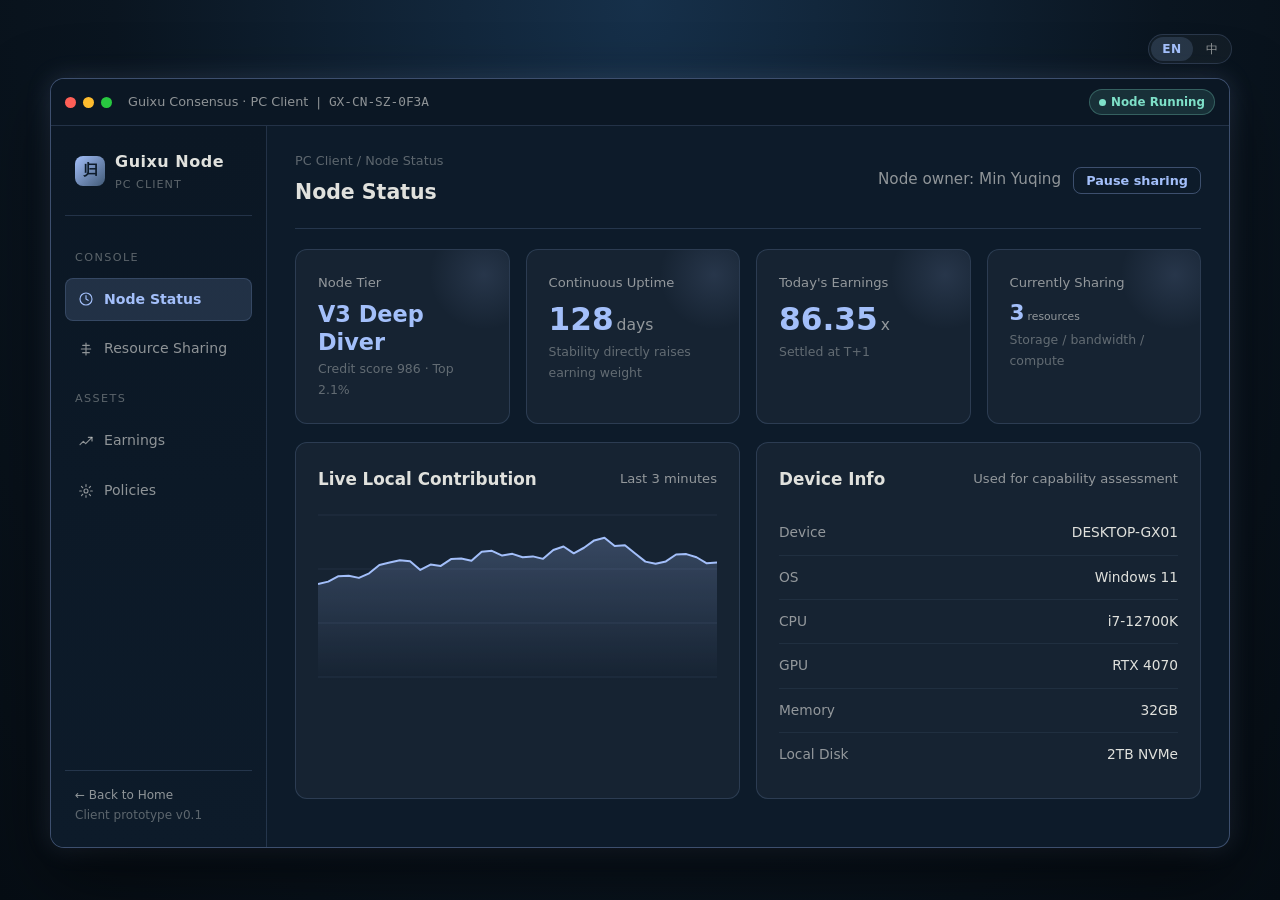
==== guixu-platform/desktop/index.html @ ed636386 "初始化：归墟共识平台 v1.0 双语文档、双语官网与多端程序框架" ====
<!DOCTYPE html>
<html lang="en">
<head>
<meta charset="UTF-8">
<meta name="viewport" content="width=device-width, initial-scale=1.0">
<title data-i18n="pc.title">Guixu Consensus · PC Client</title>
<link rel="stylesheet" href="../shared/guixu-theme.css">
<style>
  body { background: radial-gradient(ellipse at 50% 0%, #16304a 0%, #0a1520 58%, #060d14 100%); min-height: 100vh; padding: 34px 24px 48px; }
  .gx-window-body .gx-side { height: auto; position: static; }
  .gx-topbar { margin-bottom: 20px; }
  #pcChart { width: 100%; height: 170px; display: block; }
  #earnChart { width: 100%; height: 160px; display: block; }
  .res-item { border: 1px solid var(--gx-line); border-radius: var(--gx-radius); padding: 20px; background: rgba(255,255,255,.035); }
  .res-item.off { opacity: .5; }
  .res-item .rhead { display: flex; align-items: flex-start; justify-content: space-between; gap: 14px; }
  .res-item .rname { font-size: 1.02em; font-weight: 600; }
  .res-item .rdesc { font-size: .82em; color: var(--gx-dim); margin-top: 3px; }
  .res-item .rval { font-size: 1.7em; font-weight: 700; color: var(--gx-accent); font-variant-numeric: tabular-nums; line-height: 1.2; }
  .res-item .rval small { font-size: .42em; font-weight: 500; color: var(--gx-dim); margin-left: 4px; }
  .res-item .rscale { display: flex; justify-content: space-between; font-size: .74em; color: var(--gx-faint); margin-top: 6px; }
  .res-item .rhint { font-size: .78em; color: var(--gx-faint); margin-top: 12px; padding-top: 10px; border-top: 1px solid rgba(163,191,250,.08); }
  .flow-line { display: flex; align-items: center; justify-content: space-between; padding: 10px 0; border-bottom: 1px solid rgba(163,191,250,.07); font-size: .86em; }
  .flow-line:last-child { border-bottom: none; }
  .flow-line .fl-type { font-size: .74em; color: var(--gx-faint); }
  .flow-line .fl-amt { color: var(--gx-ok); font-weight: 600; font-variant-numeric: tabular-nums; }
  .panel { display: none; animation: gxFadeIn .3s ease both; }
  .panel.active { display: block; }
</style>
</head>
<body>

<div class="gx-lang-bar"><span data-gx-lang-switch></span></div>

<div class="gx-window">
  <!-- 窗口标题栏 -->
  <div class="gx-window-bar">
    <div class="lights">
      <i style="background:#ff5f57"></i><i style="background:#febc2e"></i><i style="background:#28c840"></i>
    </div>
    <span class="win-title"><span data-i18n="pc.title">Guixu Consensus · PC Client</span> &nbsp;|&nbsp; <span class="gx-mono" id="winNode">--</span></span>
    <span style="margin-left:auto" class="gx-tag gx-tag-ok"><i class="gx-dot gx-dot-pulse"></i> <span data-i18n="pc.winRunning">Node Running</span></span>
  </div>

  <div class="gx-window-body">
    <!-- 侧边栏 -->
    <aside class="gx-side">
      <div class="brand">
        <span class="mark" data-i18n="brand.mark">归</span>
        <span><b data-i18n="pc.brand">Guixu Node</b><small data-i18n="pc.brandSub">PC CLIENT</small></span>
      </div>

      <div class="nav-label" data-i18n="pc.nav.console">Console</div>
      <a class="nav-item active" data-panel="status">
        <svg viewBox="0 0 24 24" width="16" height="16" fill="none" stroke="currentColor" stroke-width="1.7" stroke-linecap="round" stroke-linejoin="round"><circle cx="12" cy="12" r="9"/><path d="M12 7v5l3.2 2"/></svg>
        <span data-i18n="pc.nav.status">Node Status</span>
      </a>
      <a class="nav-item" data-panel="share">
        <svg viewBox="0 0 24 24" width="16" height="16" fill="none" stroke="currentColor" stroke-width="1.7" stroke-linecap="round" stroke-linejoin="round"><path d="M12 3v18M7 6.5h10M5 12h14M7 17.5h10"/></svg>
        <span data-i18n="pc.nav.share">Resource Sharing</span>
      </a>

      <div class="nav-label" data-i18n="pc.nav.assets">Assets</div>
      <a class="nav-item" data-panel="earn">
        <svg viewBox="0 0 24 24" width="16" height="16" fill="none" stroke="currentColor" stroke-width="1.7" stroke-linecap="round" stroke-linejoin="round"><path d="M3 17.5l5-5 3.5 3.5L21 6.5"/><path d="M15.5 6.5H21v5.5"/></svg>
        <span data-i18n="pc.nav.earn">Earnings</span>
      </a>
      <a class="nav-item" data-panel="policy">
        <svg viewBox="0 0 24 24" width="16" height="16" fill="none" stroke="currentColor" stroke-width="1.7" stroke-linecap="round" stroke-linejoin="round"><circle cx="12" cy="12" r="3"/><path d="M12 2.5v2.6M12 18.9v2.6M2.5 12h2.6M18.9 12h2.6M5.2 5.2l1.9 1.9M16.9 16.9l1.9 1.9M18.8 5.2l-1.9 1.9M7.1 16.9l-1.9 1.9"/></svg>
        <span data-i18n="pc.nav.policy">Policies</span>
      </a>

      <div class="side-foot">
        <a href="../web/index.html" style="color:var(--gx-dim)" data-i18n="back.home">← Back to Home</a><br>
        <span data-i18n="pc.ver">Client prototype v0.1</span>
      </div>
    </aside>

    <!-- 主区 -->
    <main class="gx-main">
      <div class="gx-topbar">
        <div>
          <div class="gx-crumb" id="crumb">PC Client / Node Status</div>
          <h2 style="font-size:1.28em;font-weight:700;margin-top:3px" id="panelTitle">Node Status</h2>
        </div>
        <div class="gx-row">
          <span class="gx-sub" id="ownerTag">--</span>
          <button class="gx-btn gx-btn-ghost gx-btn-sm" id="btnPause">Pause sharing</button>
        </div>
      </div>

      <!-- 节点状态 -->
      <section class="panel active" data-panel="status">
        <div class="gx-grid gx-grid-4">
          <div class="gx-card gx-kpi">
            <div class="kpi-label" data-i18n="pc.kpi.level">Node Tier</div>
            <div class="kpi-value" style="font-size:1.4em"><span id="s1">--</span></div>
            <div class="kpi-foot"><span id="s1f">--</span></div>
          </div>
          <div class="gx-card gx-kpi">
            <div class="kpi-label" data-i18n="pc.kpi.uptime">Continuous Uptime</div>
            <div class="kpi-value"><span id="s2">0</span><span class="kpi-unit" data-i18n="pc.kpi.uptime.unit">days</span></div>
            <div class="kpi-foot" data-i18n="pc.kpi.uptime.foot">Stability directly raises earning weight</div>
          </div>
          <div class="gx-card gx-kpi">
            <div class="kpi-label" data-i18n="pc.kpi.today">Today's Earnings</div>
            <div class="kpi-value"><span id="s3">0</span><span class="kpi-unit">x</span></div>
            <div class="kpi-foot" data-i18n="pc.kpi.today.foot">Settled at T+1</div>
          </div>
          <div class="gx-card gx-kpi">
            <div class="kpi-label" data-i18n="pc.kpi.share">Currently Sharing</div>
            <div class="kpi-value" style="font-size:1.35em"><span id="s4">3</span><span class="kpi-unit" data-i18n="pc.kpi.share.unit">resources</span></div>
            <div class="kpi-foot" data-i18n="pc.kpi.share.foot">Storage / bandwidth / compute</div>
          </div>
        </div>

        <div class="gx-grid gx-grid-2 gx-mt">
          <div class="gx-card">
            <div class="gx-card-head">
              <h3 data-i18n="pc.card.live.h3">Live Local Contribution</h3>
              <span class="gx-sub" data-i18n="pc.card.live.sub">Last 3 minutes</span>
            </div>
            <canvas id="pcChart"></canvas>
          </div>
          <div class="gx-card">
            <div class="gx-card-head">
              <h3 data-i18n="pc.card.dev.h3">Device Info</h3>
              <span class="gx-sub" data-i18n="pc.card.dev.sub">Used for resource capability assessment</span>
            </div>
            <div id="deviceInfo"></div>
          </div>
        </div>
      </section>

      <!-- 资源共享 -->
      <section class="panel" data-panel="share">
        <div class="gx-card" style="margin-bottom:16px">
          <div class="gx-card-head" style="margin-bottom:6px">
            <div>
              <h3 data-i18n="pc.share.h3">Resource Sharing Configuration</h3>
              <div class="gx-sub" data-i18n="pc.share.sub">A PC is a full-resource node: storage, bandwidth and AI compute can all be contributed at once, and every share yields to idle time automatically.</div>
            </div>
            <span class="gx-tag" data-i18n="pc.share.cap">Limits bound by local hardware</span>
          </div>
        </div>
        <div class="gx-grid gx-grid-3" id="shareList"></div>
      </section>

      <!-- 收益明细 -->
      <section class="panel" data-panel="earn">
        <div class="gx-grid gx-grid-4">
          <div class="gx-card gx-kpi">
            <div class="kpi-label" data-i18n="pc.earn.balance">Wallet Balance</div>
            <div class="kpi-value"><span id="e1">0</span><span class="kpi-unit">x</span></div>
            <div class="kpi-foot" data-i18n="pc.earn.balance.foot">Withdrawable anytime</div>
          </div>
          <div class="gx-card gx-kpi">
            <div class="kpi-label" data-i18n="pc.earn.today">Today's Earnings</div>
            <div class="kpi-value"><span id="e2">0</span><span class="kpi-unit">x</span></div>
            <div class="kpi-foot" data-i18n="pc.earn.today.foot">+8.2% vs yesterday</div>
          </div>
          <div class="gx-card gx-kpi">
            <div class="kpi-label" data-i18n="pc.earn.pending">Pending Settlement</div>
            <div class="kpi-value"><span id="e3">0</span><span class="kpi-unit">x</span></div>
            <div class="kpi-foot" data-i18n="pc.earn.pending.foot">Credited at T+1</div>
          </div>
          <div class="gx-card gx-kpi">
            <div class="kpi-label" data-i18n="pc.earn.tax">Cumulative Tax Paid</div>
            <div class="kpi-value"><span id="e4">0</span><span class="kpi-unit">x</span></div>
            <div class="kpi-foot" data-i18n="pc.earn.tax.foot">1% trading tax + 0.5% transfer tax</div>
          </div>
        </div>

        <div class="gx-grid gx-grid-2 gx-mt">
          <div class="gx-card">
            <div class="gx-card-head"><h3 data-i18n="pc.earn.trend.h3">Earnings Trend</h3><span class="gx-sub" data-i18n="pc.earn.trend.sub">Last 15 days</span></div>
            <canvas id="earnChart"></canvas>
          </div>
          <div class="gx-card">
            <div class="gx-card-head"><h3 data-i18n="pc.earn.bd.h3">Contribution Breakdown</h3><span class="gx-sub" data-i18n="pc.earn.bd.sub">Month to date</span></div>
            <div id="breakdown"></div>
          </div>
        </div>

        <div class="gx-card gx-mt">
          <div class="gx-card-head"><h3 data-i18n="pc.earn.hist.h3">Tasks &amp; Settlement Records</h3><span class="gx-sub" data-i18n="pc.earn.hist.sub">Latest 6 entries</span></div>
          <div id="history"></div>
        </div>
      </section>

      <!-- 运行策略 -->
      <section class="panel" data-panel="policy">
        <div class="gx-card">
          <div class="gx-card-head"><h3 data-i18n="pc.policy.h3">Running Policies</h3><span class="gx-sub" data-i18n="pc.policy.sub">Decide when resources may be shared</span></div>
          <div id="policyList"></div>
        </div>
      </section>
    </main>
  </div>
</div>

<script src="../shared/guixu-i18n.js"></script>
<script src="../shared/world-dots.js"></script>
<script src="../shared/mock-data.js"></script>
<script src="../shared/guixu-core.js"></script>
<script>
(function () {
  var D = window.GX_DATA, M = D.me, P = D.shareProfile.pc;

  var PANEL_KEY = { status: 'pc.panel.status', share: 'pc.panel.share', earn: 'pc.panel.earn', policy: 'pc.panel.policy' };
  var curPanel = 'status', paused = false, firstTop = true;

  /* ---------- 面板切换 ---------- */
  function switchPanel(key) {
    curPanel = key;
    GX.qsa('.panel').forEach(function (p) { p.classList.toggle('active', p.dataset.panel === key); });
    GX.qsa('.gx-side a.nav-item').forEach(function (a) { a.classList.toggle('active', a.dataset.panel === key); });
    var t = GX.t(PANEL_KEY[key] || '');
    GX.qs('#panelTitle').textContent = t;
    GX.qs('#crumb').textContent = GX.t('pc.crumb', { panel: t });
    if (key === 'status') drawPcChart();
    if (key === 'earn') drawEarnChart();
  }
  GX.qsa('.gx-side a.nav-item').forEach(function (a) {
    GX.on(a, 'click', function (e) { e.preventDefault(); switchPanel(a.dataset.panel); });
  });

  /* ---------- 顶部 / 状态 ---------- */
  function renderTop() {
    GX.qs('#winNode').textContent = M.nodeId;
    GX.qs('#ownerTag').textContent = GX.t('pc.owner', { name: GX.field(M, 'owner') });
    GX.qs('#s1').textContent = GX.t(M.rank.levelKey);
    GX.qs('#s1f').textContent = GX.t('pc.kpi.level.foot', {
      v: GX.num(M.rank.score) + ' · ' + GX.t('pc.kpi.level.top', { p: M.rank.percentile })
    });
    GX.qs('#s4').textContent = P.items.filter(function (i) { return i.enabled; }).length;
    [
      ['#s2', M.uptimeDays, 0], ['#s3', M.wallet.todayEarn, 2],
      ['#e1', M.wallet.balance, 2], ['#e2', M.wallet.todayEarn, 2],
      ['#e3', M.wallet.pending, 2], ['#e4', M.wallet.taxPaid, 2]
    ].forEach(function (n) {
      var el = GX.qs(n[0]);
      if (firstTop) { GX.countUp(el, n[1], { decimals: n[2] }); } else { el.textContent = GX.num(n[1], n[2]); }
    });
    firstTop = false;
    GX.qs('#btnPause').textContent = paused ? GX.t('pc.resume') : GX.t('pc.pause');
    GX.qs('#btnPause').className = paused ? 'gx-btn gx-btn-primary gx-btn-sm' : 'gx-btn gx-btn-ghost gx-btn-sm';
  }

  /* ---------- 设备信息 ---------- */
  function renderDevice() {
    var d = M.devicePC;
    GX.qs('#deviceInfo').innerHTML = [
      ['pc.dev.name', d.name], ['pc.dev.os', d.os], ['pc.dev.cpu', d.cpu],
      ['pc.dev.gpu', d.gpu], ['pc.dev.mem', d.mem], ['pc.dev.disk', d.disk]
    ].map(function (r) {
      return '<div class="flow-line"><span class="gx-dim">' + GX.t(r[0]) + '</span><span>' + r[1] + '</span></div>';
    }).join('');
  }

  function drawPcChart() {
    GX.lineChart(GX.qs('#pcChart'), [
      { data: GX.wobble(62, 40, 6), color: '#a3bffa' }
    ], { min: 0, max: 100 });
  }
  function drawEarnChart() {
    GX.lineChart(GX.qs('#earnChart'), [
      { data: D.earnings.series, color: '#7ee0c8' }
    ], { min: 0 });
  }

  /* ---------- 资源共享 ---------- */
  function unitText(item, v) {
    if (item.key === 'compute') return v.toFixed(1) + ' TFLOPS';
    if (item.key === 'storage') return GX.num(v) + ' GB';
    return GX.num(v) + ' Mbps';
  }
  function renderShares() {
    GX.qs('#shareList').innerHTML = P.items.map(function (it) {
      return '<div class="res-item' + (it.enabled ? '' : ' off') + '" data-item="' + it.key + '">' +
        '<div class="rhead">' +
          '<div><div class="rname">' + GX.t(it.labelKey) + '</div><div class="rdesc">' + GX.t(it.descKey) + '</div></div>' +
          '<button class="gx-switch' + (it.enabled ? ' on' : '') + '" data-share="' + it.key + '"' + (it.enabled ? '' : ' disabled') + '></button>' +
        '</div>' +
        '<div style="margin:16px 0 2px" class="rval"><span data-val="' + it.key + '">' + unitText(it, it.limit) + '</span></div>' +
        '<input class="gx-range" type="range" min="0" max="' + it.max + '" step="' + it.step + '" value="' + it.limit + '" data-range="' + it.key + '"' + (it.enabled ? '' : ' disabled') + '>' +
        '<div class="rscale"><span>0</span><span>' + GX.t('pc.share.upper', { v: unitText(it, it.max) }) + '</span></div>' +
        '<div class="rhint">' + GX.t(it.hintKey) + GX.t('pc.share.weight', { v: '<b class="gx-accent">' + GX.t(it.weightKey) + '</b>' }) + '</div>' +
        '</div>';
    }).join('');

    GX.qsa('[data-range]').forEach(function (r) {
      GX.on(r, 'input', function () {
        var it = P.items.filter(function (x) { return x.key === r.dataset.range; })[0];
        GX.qs('[data-val="' + it.key + '"]').textContent = unitText(it, parseFloat(r.value));
      });
    });
    GX.qsa('[data-share]').forEach(function (s) {
      GX.on(s, 'click', function () {
        if (s.disabled) return;
        s.classList.toggle('on');
        s.closest('.res-item').classList.toggle('off', !s.classList.contains('on'));
      });
    });
  }

  /* ---------- 收益 ---------- */
  function renderBreakdown() {
    var maxB = Math.max.apply(null, D.earnings.breakdown.map(function (b) { return b.month; }));
    GX.qs('#breakdown').innerHTML = D.earnings.breakdown.map(function (b) {
      return '<div class="flow-line" style="display:block">' +
        '<div class="gx-row-between" style="margin-bottom:6px">' +
          '<span>' + GX.t(b.labelKey) + '</span>' +
          '<span class="gx-accent" style="font-variant-numeric:tabular-nums">' + GX.num(b.month, 2) + ' x</span>' +
        '</div>' +
        '<span class="gx-bar"><i style="width:' + (b.month / maxB * 100).toFixed(1) + '%;background:' + b.color + '"></i></span>' +
        '</div>';
    }).join('');
  }

  function renderHistory() {
    GX.qs('#history').innerHTML = D.earnings.history.map(function (h) {
      return '<div class="flow-line">' +
        '<span style="flex:1"><span class="gx-mono" style="font-size:.9em">' + GX.t(h.labelKey) + '</span>' +
        '<br><span class="fl-type">' + h.time + ' · ' + GX.t(h.typeKey) + '</span></span>' +
        '<span class="fl-amt">+' + h.amount.toFixed(2) + ' x</span></div>';
    }).join('');
  }

  /* ---------- 运行策略 ---------- */
  function renderPolicies() {
    GX.qs('#policyList').innerHTML = P.policies.map(function (p) {
      return '<div class="flow-line">' +
        '<span style="flex:1"><b style="font-weight:600;font-size:.98em">' + GX.t(p.labelKey) + '</b>' +
        '<br><span class="fl-type">' + GX.t(p.descKey) + '</span></span>' +
        '<button class="gx-switch' + (p.on ? ' on' : '') + '" data-policy="' + p.key + '"></button></div>';
    }).join('');
    GX.qsa('[data-policy]').forEach(function (s) { GX.bindSwitch(s); });
  }

  /* ---------- 暂停按钮 ---------- */
  GX.on(GX.qs('#btnPause'), 'click', function () {
    paused = !paused;
    GX.qs('#btnPause').textContent = paused ? GX.t('pc.resume') : GX.t('pc.pause');
    GX.qs('#btnPause').className = paused ? 'gx-btn gx-btn-primary gx-btn-sm' : 'gx-btn gx-btn-ghost gx-btn-sm';
  });

  /* ---------- 统一重渲染（语言切换时整体重跑） ---------- */
  function renderAll() {
    renderTop();
    renderDevice();
    renderShares();
    renderBreakdown();
    renderHistory();
    renderPolicies();
    switchPanel(curPanel);
  }

  GX.i18n.onChange(renderAll);
  GX.i18n.init();
  renderAll();
})();
</script>
</body>
</html>
---- guixu-platform/shared/guixu-theme.css ----
/* ============================================================
   Guixu Consensus Platform :: shared theme
   归墟共识平台 · 共享主题与组件库
   与品牌官网（https://www.guixu.club/）视觉规范保持一致（深色 #0d1b2a 系 + 强调色 #a3bffa）
   ============================================================ */

:root {
  --gx-900: #0a1520;
  --gx-800: #0d1b2a;
  --gx-700: #1b263b;
  --gx-600: #415a77;
  --gx-accent: #a3bffa;
  --gx-accent-dim: rgba(163, 191, 250, .15);
  --gx-ok: #7ee0c8;
  --gx-warn: #ffb86b;
  --gx-bad: #ff8080;
  --gx-text: #e0e1dd;
  --gx-dim: rgba(224, 225, 221, .62);
  --gx-faint: rgba(224, 225, 221, .38);
  --gx-line: rgba(163, 191, 250, .16);
  --gx-line-strong: rgba(163, 191, 250, .32);
  --gx-light: #f0f2f5;
  --gx-ink: #1a1a2e;
  --gx-ink-soft: #4a4a5a;
  --gx-radius: 12px;
  --gx-radius-sm: 8px;
  --gx-font: 'Segoe UI', 'Microsoft YaHei', system-ui, -apple-system, sans-serif;
  --gx-mono: 'SFMono-Regular', Consolas, 'Roboto Mono', monospace;
  --gx-shadow: 0 2px 12px rgba(0, 0, 0, .06);
  --gx-glow: 0 0 24px rgba(163, 191, 250, .18);
}

* { margin: 0; padding: 0; box-sizing: border-box; }
html { scroll-behavior: smooth; }
body {
  font-family: var(--gx-font);
  background: var(--gx-800);
  color: var(--gx-text);
  line-height: 1.7;
  -webkit-font-smoothing: antialiased;
}
a { color: var(--gx-accent); text-decoration: none; }
img { max-width: 100%; display: block; }
::-webkit-scrollbar { width: 8px; height: 8px; }
::-webkit-scrollbar-track { background: rgba(255, 255, 255, .03); }
::-webkit-scrollbar-thumb { background: rgba(163, 191, 250, .22); border-radius: 4px; }
::-webkit-scrollbar-thumb:hover { background: rgba(163, 191, 250, .4); }

/* ---------- 通用文本 ---------- */
.gx-title { font-size: 1.8em; font-weight: 700; }
.gx-sub { color: var(--gx-dim); font-size: .95em; }
.gx-mono { font-family: var(--gx-mono); }
.gx-dim { color: var(--gx-dim); }
.gx-ok { color: var(--gx-ok); }
.gx-warn { color: var(--gx-warn); }
.gx-bad { color: var(--gx-bad); }
.gx-accent { color: var(--gx-accent); }

/* ---------- 按钮 ---------- */
.gx-btn {
  display: inline-flex; align-items: center; gap: 6px;
  padding: 9px 18px; border-radius: var(--gx-radius-sm);
  font-size: .88em; font-weight: 600; cursor: pointer;
  border: 1px solid transparent; transition: all .22s; font-family: var(--gx-font);
}
.gx-btn-primary { background: var(--gx-accent); color: var(--gx-800); }
.gx-btn-primary:hover { background: #8aa5e6; transform: translateY(-1px); }
.gx-btn-ghost { border-color: var(--gx-line-strong); color: var(--gx-accent); background: transparent; }
.gx-btn-ghost:hover { background: var(--gx-accent-dim); }
.gx-btn-sm { padding: 5px 12px; font-size: .8em; }
.gx-btn:disabled { opacity: .45; cursor: not-allowed; transform: none; }

/* ---------- 卡片 ---------- */
.gx-card {
  background: rgba(255, 255, 255, .04);
  border: 1px solid var(--gx-line);
  border-radius: var(--gx-radius);
  padding: 22px;
}
.gx-card-hover:hover { border-color: var(--gx-line-strong); background: rgba(255, 255, 255, .06); }
.gx-card-solid { background: #fff; border: 1px solid rgba(0, 0, 0, .06); color: var(--gx-ink); }
.gx-card-head { display: flex; align-items: center; justify-content: space-between; margin-bottom: 18px; gap: 12px; }
.gx-card-head h3 { font-size: 1.05em; font-weight: 600; }
.gx-card-head .gx-sub { font-size: .82em; }
.gx-section-title { display: flex; align-items: center; gap: 10px; font-size: 1.05em; font-weight: 600; margin-bottom: 16px; }
.gx-section-title::before { content: ''; width: 3px; height: 15px; background: var(--gx-accent); border-radius: 2px; }

/* ---------- 栅格 ---------- */
.gx-grid { display: grid; gap: 16px; }
.gx-grid-2 { grid-template-columns: repeat(2, 1fr); }
.gx-grid-3 { grid-template-columns: repeat(3, 1fr); }
.gx-grid-4 { grid-template-columns: repeat(4, 1fr); }
.gx-grid-auto { grid-template-columns: repeat(auto-fit, minmax(220px, 1fr)); }
.gx-row { display: flex; align-items: center; gap: 12px; }
.gx-row-between { display: flex; align-items: center; justify-content: space-between; gap: 12px; }
.gx-wrap { flex-wrap: wrap; }
.gx-mt { margin-top: 18px; }
.gx-mt-lg { margin-top: 32px; }

/* ---------- KPI ---------- */
.gx-kpi { position: relative; overflow: hidden; }
.gx-kpi .kpi-label { font-size: .82em; color: var(--gx-dim); display: flex; align-items: center; gap: 6px; }
.gx-kpi .kpi-value { font-size: 1.95em; font-weight: 700; color: var(--gx-accent); line-height: 1.25; margin: 6px 0 2px; font-variant-numeric: tabular-nums; }
.gx-kpi .kpi-unit { font-size: .5em; font-weight: 500; color: var(--gx-dim); margin-left: 3px; }
.gx-kpi .kpi-foot { font-size: .78em; color: var(--gx-faint); }
.gx-kpi::after {
  content: ''; position: absolute; right: -30px; top: -30px; width: 110px; height: 110px;
  background: radial-gradient(circle, rgba(163, 191, 250, .12), transparent 70%); border-radius: 50%;
}

/* ---------- 标签 / 状态点 ---------- */
.gx-tag {
  display: inline-flex; align-items: center; gap: 5px;
  padding: 2px 9px; border-radius: 20px; font-size: .74em; font-weight: 600;
  background: var(--gx-accent-dim); color: var(--gx-accent); border: 1px solid var(--gx-line);
}
.gx-tag-ok { background: rgba(126, 224, 200, .12); color: var(--gx-ok); border-color: rgba(126, 224, 200, .28); }
.gx-tag-warn { background: rgba(255, 184, 107, .12); color: var(--gx-warn); border-color: rgba(255, 184, 107, .28); }
.gx-tag-bad { background: rgba(255, 128, 128, .12); color: var(--gx-bad); border-color: rgba(255, 128, 128, .28); }
.gx-dot { width: 7px; height: 7px; border-radius: 50%; background: var(--gx-ok); display: inline-block; }
.gx-dot-pulse { animation: gxPulse 1.8s ease-in-out infinite; }
@keyframes gxPulse { 0%, 100% { opacity: 1; box-shadow: 0 0 0 0 rgba(126, 224, 200, .5); } 50% { opacity: .55; box-shadow: 0 0 0 4px rgba(126, 224, 200, 0); } }

/* ---------- 表格 ---------- */
.gx-table { width: 100%; border-collapse: collapse; font-size: .86em; }
.gx-table th {
  text-align: left; padding: 10px 12px; color: var(--gx-dim); font-weight: 600;
  font-size: .92em; border-bottom: 1px solid var(--gx-line); white-space: nowrap;
}
.gx-table td { padding: 11px 12px; border-bottom: 1px solid rgba(163, 191, 250, .07); white-space: nowrap; }
.gx-table tbody tr:hover { background: rgba(163, 191, 250, .05); }
.gx-table tbody tr:last-child td { border-bottom: none; }
.gx-table-scroll { overflow-x: auto; }

/* ---------- 进度条 ---------- */
.gx-bar { height: 6px; border-radius: 3px; background: rgba(255, 255, 255, .08); overflow: hidden; }
.gx-bar > i { display: block; height: 100%; border-radius: 3px; background: var(--gx-accent); transition: width .6s ease; }
.gx-bar-ok > i { background: var(--gx-ok); }
.gx-bar-warn > i { background: var(--gx-warn); }

/* ---------- 开关 ---------- */
.gx-switch { position: relative; width: 46px; height: 24px; border-radius: 12px; background: rgba(255, 255, 255, .12); cursor: pointer; transition: background .25s; flex: 0 0 auto; border: none; }
.gx-switch::after { content: ''; position: absolute; top: 2px; left: 2px; width: 20px; height: 20px; border-radius: 50%; background: #fff; transition: transform .25s; }
.gx-switch.on { background: var(--gx-accent); }
.gx-switch.on::after { transform: translateX(22px); }

/* ---------- 滑块 ---------- */
.gx-range { -webkit-appearance: none; appearance: none; width: 100%; height: 5px; border-radius: 3px; background: rgba(255, 255, 255, .12); outline: none; }
.gx-range::-webkit-slider-thumb {
  -webkit-appearance: none; appearance: none; width: 16px; height: 16px; border-radius: 50%;
  background: var(--gx-accent); cursor: pointer; box-shadow: 0 0 0 4px rgba(163, 191, 250, .18);
}
.gx-range::-moz-range-thumb { width: 16px; height: 16px; border: none; border-radius: 50%; background: var(--gx-accent); cursor: pointer; }

/* ---------- 应用外壳（侧边栏 + 主区） ---------- */
.gx-shell { display: grid; grid-template-columns: 232px 1fr; min-height: 100vh; background: var(--gx-800); }
.gx-side {
  background: linear-gradient(180deg, #0b1724, #0d1b2a);
  border-right: 1px solid var(--gx-line); padding: 22px 14px; position: sticky; top: 0; height: 100vh;
  display: flex; flex-direction: column; gap: 6px; overflow-y: auto;
}
.gx-side .brand { display: flex; align-items: center; gap: 10px; padding: 0 10px 20px; border-bottom: 1px solid var(--gx-line); margin-bottom: 14px; }
.gx-side .brand .mark { width: 30px; height: 30px; border-radius: 8px; background: linear-gradient(135deg, var(--gx-accent), var(--gx-600)); display: grid; place-items: center; color: var(--gx-800); font-weight: 800; font-size: .95em; }
.gx-side .brand b { font-size: 1em; letter-spacing: .5px; }
.gx-side .brand small { display: block; font-size: .7em; color: var(--gx-faint); font-weight: 400; letter-spacing: 1px; }
.gx-side .nav-label { font-size: .7em; color: var(--gx-faint); letter-spacing: 1.4px; padding: 12px 10px 5px; text-transform: uppercase; }
.gx-side a.nav-item {
  display: flex; align-items: center; gap: 10px; padding: 9px 12px; border-radius: var(--gx-radius-sm);
  color: var(--gx-dim); font-size: .88em; transition: all .2s; border: 1px solid transparent;
}
.gx-side a.nav-item:hover { background: rgba(163, 191, 250, .07); color: var(--gx-text); }
.gx-side a.nav-item.active { background: var(--gx-accent-dim); color: var(--gx-accent); border-color: var(--gx-line); font-weight: 600; }
.gx-side .side-foot { margin-top: auto; padding: 14px 10px 0; border-top: 1px solid var(--gx-line); font-size: .75em; color: var(--gx-faint); }

.gx-main { padding: 24px 28px 48px; min-width: 0; }
.gx-topbar {
  display: flex; align-items: center; justify-content: space-between; gap: 16px;
  padding-bottom: 18px; margin-bottom: 24px; border-bottom: 1px solid var(--gx-line); flex-wrap: wrap;
}
.gx-crumb { font-size: .8em; color: var(--gx-faint); }

/* ---------- 世界地图容器 ---------- */
.gx-map-wrap { position: relative; width: 100%; border-radius: var(--gx-radius); overflow: hidden; background: radial-gradient(ellipse at 50% 40%, rgba(65, 90, 119, .28), transparent 72%); border: 1px solid var(--gx-line); }
.gx-map-wrap canvas { display: block; width: 100%; height: auto; }
.gx-map-legend { position: absolute; left: 14px; bottom: 12px; display: flex; gap: 14px; font-size: .72em; color: var(--gx-dim); flex-wrap: wrap; }
.gx-map-legend i { width: 7px; height: 7px; border-radius: 50%; display: inline-block; margin-right: 5px; }

/* ---------- 手机模拟框 ---------- */
.gx-phone {
  width: 390px; max-width: 100%; height: 800px; background: #050d16;
  border-radius: 42px; border: 10px solid #16232f; box-shadow: 0 24px 60px rgba(0, 0, 0, .5), var(--gx-glow);
  position: relative; overflow: hidden; display: flex; flex-direction: column;
}
.gx-phone .notch {
  position: absolute; top: 0; left: 50%; transform: translateX(-50%);
  width: 132px; height: 26px; background: #16232f; border-radius: 0 0 16px 16px; z-index: 20;
}
.gx-phone .status-bar { display: flex; justify-content: space-between; padding: 12px 24px 6px; font-size: .72em; color: var(--gx-dim); flex-shrink: 0; }
.gx-phone .phone-body { flex: 1; overflow-y: auto; padding: 6px 18px 14px; }
.gx-phone .phone-tabbar {
  display: grid; grid-template-columns: repeat(4, 1fr); border-top: 1px solid var(--gx-line);
  background: rgba(10, 21, 32, .96); padding: 8px 0 14px; flex-shrink: 0;
}
.gx-phone .phone-tabbar button {
  background: none; border: none; color: var(--gx-faint); font-size: .68em; cursor: pointer;
  display: flex; flex-direction: column; align-items: center; gap: 3px; font-family: var(--gx-font); transition: color .2s;
}
.gx-phone .phone-tabbar button.active { color: var(--gx-accent); }
.gx-phone .phone-tabbar .tab-ico { font-size: 1.35em; line-height: 1; }

/* ---------- 桌面窗口模拟框 ---------- */
.gx-window {
  width: 100%; max-width: 1180px; margin: auto; background: var(--gx-800);
  border-radius: 14px; border: 1px solid var(--gx-line-strong); overflow: hidden;
  box-shadow: 0 28px 70px rgba(0, 0, 0, .55), var(--gx-glow);
}
.gx-window-bar { display: flex; align-items: center; gap: 10px; padding: 10px 14px; background: #0b1724; border-bottom: 1px solid var(--gx-line); }
.gx-window-bar .lights { display: flex; gap: 7px; }
.gx-window-bar .lights i { width: 11px; height: 11px; border-radius: 50%; display: block; }
.gx-window-bar .win-title { font-size: .8em; color: var(--gx-dim); margin-left: 6px; }
.gx-window-body { display: grid; grid-template-columns: 216px 1fr; min-height: 620px; }

/* ---------- 平台端顶部导航 ---------- */
.gx-nav { position: sticky; top: 0; z-index: 100; background: rgba(13, 27, 42, .94); backdrop-filter: blur(10px); border-bottom: 1px solid var(--gx-line); }
.gx-nav .nav-inner { max-width: 1360px; margin: auto; display: flex; align-items: center; justify-content: space-between; gap: 18px; padding: 0 24px; height: 58px; }
.gx-nav .nav-brand { display: flex; align-items: center; gap: 10px; font-weight: 700; letter-spacing: .5px; color: var(--gx-text); flex: 0 0 auto; }
.gx-nav .nav-brand .mark { width: 28px; height: 28px; border-radius: 8px; background: linear-gradient(135deg, var(--gx-accent), var(--gx-600)); display: grid; place-items: center; color: var(--gx-800); font-weight: 800; font-size: .85em; }
.gx-nav .nav-links { display: flex; gap: 3px; list-style: none; align-items: center; overflow-x: auto; }
.gx-nav .nav-links a { color: var(--gx-dim); font-size: .87em; padding: 7px 13px; border-radius: 8px; transition: all .2s; white-space: nowrap; display: block; }
.gx-nav .nav-links a:hover { color: var(--gx-text); background: rgba(163, 191, 250, .07); }
.gx-nav .nav-links a.active { color: var(--gx-accent); background: var(--gx-accent-dim); font-weight: 600; }
@media (max-width: 1080px) { .gx-nav .nav-links { display: none; } }

/* ---------- 页面容器 ---------- */
.gx-page { max-width: 1360px; margin: 0 auto; padding: 26px 24px 60px; }
.gx-page-head { display: flex; align-items: flex-end; justify-content: space-between; gap: 18px; flex-wrap: wrap; margin-bottom: 24px; }
.gx-page-head h1 { font-size: 1.55em; font-weight: 700; }
.gx-page-head p { color: var(--gx-dim); font-size: .9em; margin-top: 5px; }
.gx-live-badge { display: inline-flex; align-items: center; gap: 7px; font-size: .78em; color: var(--gx-ok); background: rgba(126, 224, 200, .1); border: 1px solid rgba(126, 224, 200, .25); padding: 5px 12px; border-radius: 20px; }

/* ---------- 筛选按钮组 ---------- */
.gx-filters { display: flex; gap: 6px; flex-wrap: wrap; }
.gx-filters button {
  background: rgba(255, 255, 255, .04); border: 1px solid var(--gx-line); color: var(--gx-dim);
  padding: 6px 15px; border-radius: 20px; font-size: .8em; cursor: pointer; font-family: var(--gx-font); transition: all .2s;
}
.gx-filters button:hover { color: var(--gx-text); border-color: var(--gx-line-strong); }
.gx-filters button.active { background: var(--gx-accent-dim); border-color: var(--gx-line-strong); color: var(--gx-accent); font-weight: 600; }

/* ---------- 输入框 ---------- */
.gx-input {
  background: rgba(255, 255, 255, .05); border: 1px solid var(--gx-line); border-radius: var(--gx-radius-sm);
  padding: 7px 14px; color: var(--gx-text); font-family: var(--gx-font); font-size: .85em; outline: none; transition: border-color .2s;
}
.gx-input:focus { border-color: var(--gx-line-strong); }
.gx-input::placeholder { color: var(--gx-faint); }

/* ---------- 固定表头滚动区 ---------- */
.gx-tbl-scroll { max-height: 470px; overflow-y: auto; }
.gx-tbl-scroll thead th { position: sticky; top: 0; background: #0f1e2e; z-index: 2; }

/* ---------- 底部信息 ---------- */
.gx-foot { text-align: center; color: var(--gx-faint); font-size: .78em; padding: 26px 20px; border-top: 1px solid var(--gx-line); }

/* ---------- 动效 ---------- */
@keyframes gxFloat { 0%, 100% { transform: translateY(0); } 50% { transform: translateY(-6px); } }
@keyframes gxFadeIn { from { opacity: 0; transform: translateY(8px); } to { opacity: 1; transform: none; } }
.gx-fade { animation: gxFadeIn .5s ease both; }

/* ---------- 响应式 ---------- */
@media (max-width: 900px) {
  .gx-shell { grid-template-columns: 1fr; }
  .gx-side { position: static; height: auto; flex-direction: row; flex-wrap: wrap; align-items: center; }
  .gx-side .nav-label, .gx-side .side-foot { display: none; }
  .gx-side .brand { border: none; padding-bottom: 0; margin-bottom: 0; }
  .gx-grid-4 { grid-template-columns: repeat(2, 1fr); }
  .gx-grid-3 { grid-template-columns: repeat(2, 1fr); }
  .gx-window-body { grid-template-columns: 1fr; }
  .gx-main { padding: 18px 16px 40px; }
}
@media (max-width: 560px) {
  .gx-grid-2, .gx-grid-3, .gx-grid-4 { grid-template-columns: 1fr; }
  .gx-title { font-size: 1.4em; }
}
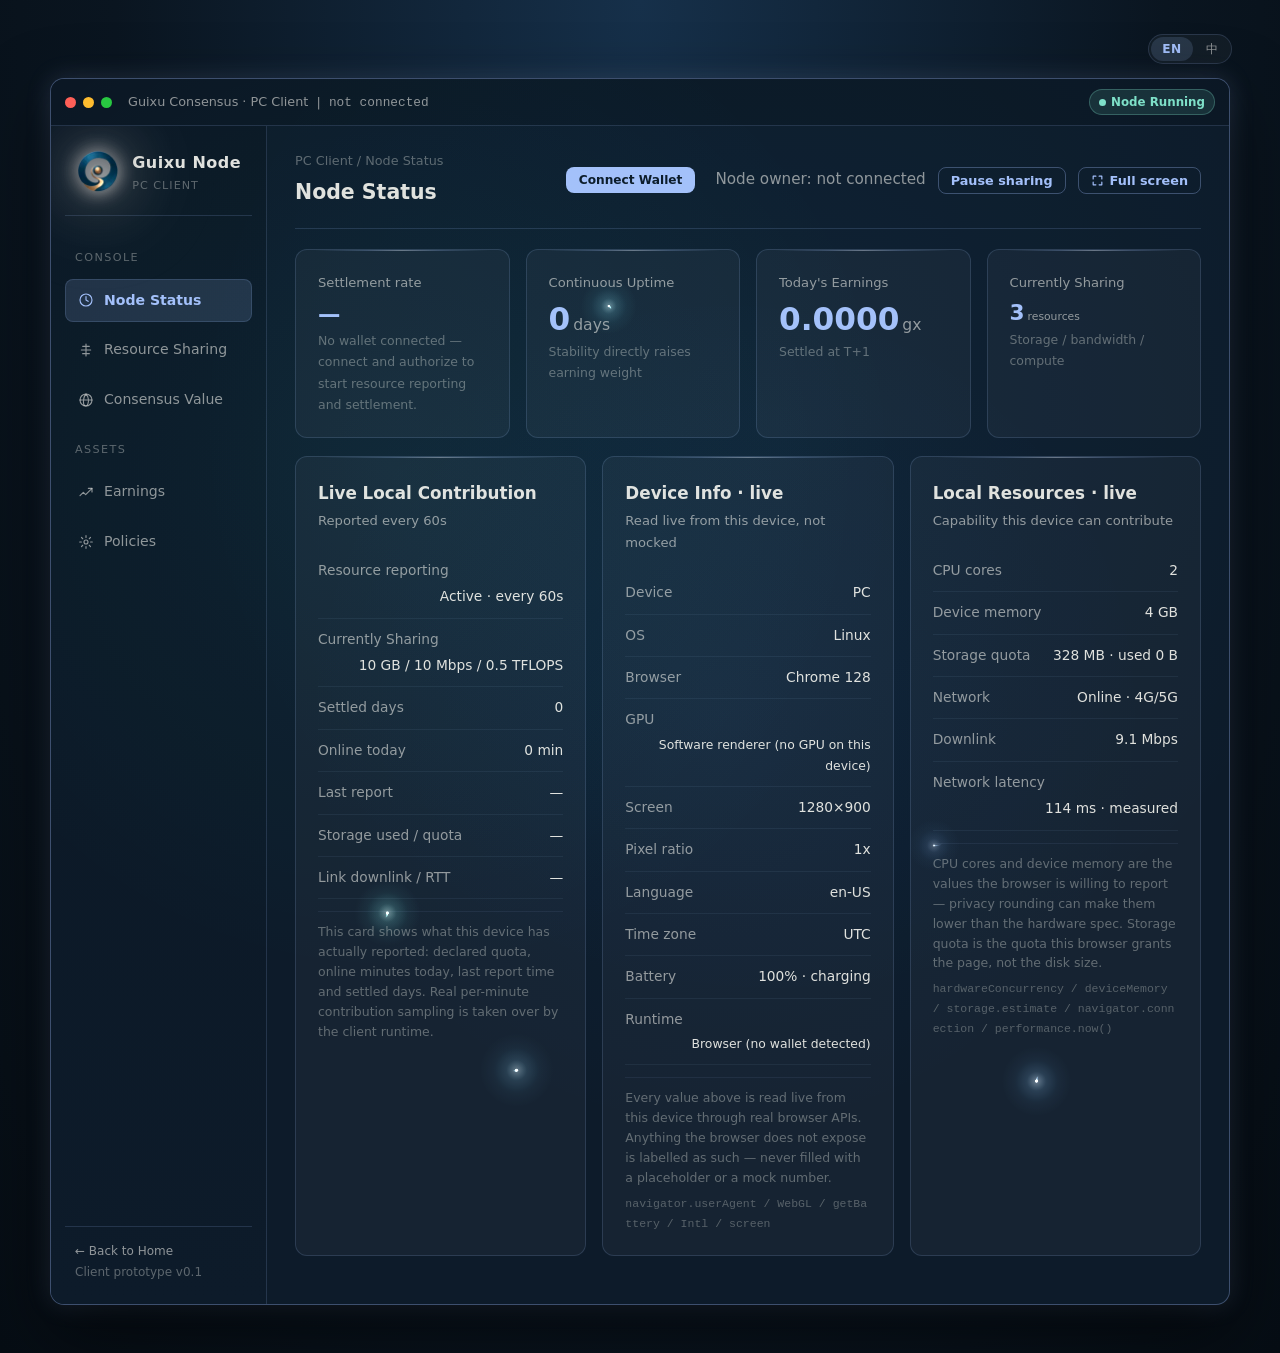
==== commit 7c0f1e27: "release: v1.1 — 白皮书 v1.2、官网与终端更新、社区资产页、代币单位统一 gx - 白皮书 / 可行性计划书 中英同步到线上最新版 - 官网单页刷新（实时总盘条、开屏动画与音效、官方" ====
--- a/guixu-platform/desktop/index.html
+++ b/guixu-platform/desktop/index.html
@@ -3,13 +3,18 @@
 <head>
 <meta charset="UTF-8">
 <meta name="viewport" content="width=device-width, initial-scale=1.0">
+<link rel="icon" href="/favicon.ico" sizes="48x48">
+<link rel="icon" type="image/png" sizes="32x32" href="/favicon-32.png?v=20260925c">
+<link rel="icon" type="image/png" sizes="192x192" href="/favicon-192.png?v=20260925c">
+<link rel="apple-touch-icon" sizes="180x180" href="/apple-touch-icon.png?v=20260925c">
 <title data-i18n="pc.title">Guixu Consensus · PC Client</title>
-<link rel="stylesheet" href="../shared/guixu-theme.css">
+<link rel="stylesheet" href="../shared/guixu-theme.css?v=20260925j">
 <style>
   body { background: radial-gradient(ellipse at 50% 0%, #16304a 0%, #0a1520 58%, #060d14 100%); min-height: 100vh; padding: 34px 24px 48px; }
   .gx-window-body .gx-side { height: auto; position: static; }
   .gx-topbar { margin-bottom: 20px; }
-  #pcChart { width: 100%; height: 170px; display: block; }
+  #liveReport .flow-line { flex-wrap: wrap; gap: 3px 10px; padding: 9px 0; }
+  #liveReport .flow-line > span:first-child { flex: 0 1 auto; }
   #earnChart { width: 100%; height: 160px; display: block; }
   .res-item { border: 1px solid var(--gx-line); border-radius: var(--gx-radius); padding: 20px; background: rgba(255,255,255,.035); }
   .res-item.off { opacity: .5; }
@@ -26,13 +31,334 @@
   .flow-line .fl-amt { color: var(--gx-ok); font-weight: 600; font-variant-numeric: tabular-nums; }
   .panel { display: none; animation: gxFadeIn .3s ease both; }
   .panel.active { display: block; }
+  /* 设备信息：真实读取的注释与来源说明 */
+  .dv-note { font-size: .78em; color: var(--gx-faint); margin-top: 12px; padding-top: 10px; border-top: 1px solid rgba(163,191,250,.08); line-height: 1.6; }
+  .dv-src { font-size: .72em; color: var(--gx-faint); opacity: .85; margin-top: 6px; font-family: ui-monospace, SFMono-Regular, Menlo, Consolas, monospace; word-break: break-all; }
+  /* 三卡并排后卡片较窄：数值可换行右对齐，绝不溢出卡片 */
+  #deviceInfo .flow-line, #deviceRes .flow-line { flex-wrap: wrap; gap: 3px 10px; padding: 9px 0; }
+  #deviceInfo .flow-line > span:first-child, #deviceRes .flow-line > span:first-child { flex: 0 1 auto; }
+  .dv-val { flex: 1 1 auto; min-width: 0; text-align: right; word-break: break-word; }
+  .dv-val.gx-val-sm, .m-line .v.gx-val-sm { font-size: .9em; }
+  /* 窄卡片里标题与副标题改为上下两行，避免各自折行显得凌乱 */
+  [data-panel="status"] .gx-grid-3 > .gx-card > .gx-card-head { flex-direction: column; align-items: flex-start; gap: 2px; }
+  /* 图表铺满卡片：不给宽度时 canvas 会以属性宽度为准，隐藏面板里按 400 兜底后就被钉死 */
+  #cvChart, #earnChart { display: block; width: 100%; }
+  #cvChart { height: 150px; }
+  #earnChart { height: 160px; }
+  .gx-side a.brand { text-decoration: none; color: inherit; cursor: pointer; transition: filter .18s ease; }
+  .gx-side a.brand:hover { filter: brightness(1.12); }
+  /* 一键满屏按钮（顶栏右侧，与「暂停共享」同风格） */
+  #btnFull { display: inline-flex; align-items: center; gap: 6px; white-space: nowrap; }
+  #btnFull svg { display: block; flex: 0 0 auto; }
+  #btnFull[aria-pressed="true"] { color: #a3bffa; border-color: rgba(163,191,250,.62);
+    box-shadow: 0 0 12px rgba(163,191,250,.3); }
+  #btnFull:focus-visible { outline: 2px solid rgba(163,191,250,.75); outline-offset: 1px; }
+  @media (max-width: 720px) { #btnFull .gx-fs-txt { display: none; } }
+</style>
+  <!-- 统一卡片光影系统 v2（2026-09-29） -->
+  <link rel="stylesheet" href="../shared/gx-cards.css?v=20260929c">
+<style id="gxWmCSS">
+/* 左下角归墟 LOGO 虚影（约四分之三画幅，纯装饰层，不拦截交互） */
+.gx-window { position: relative; }
+@media (prefers-reduced-motion: reduce) { .hero *, .panel * { transition-duration: 0 !important; animation-duration: 0 !important; } }
+html:fullscreen .gx-window { max-width: none !important; padding-right: 0 !important; }
+.gx-wm { position: absolute; left: -6vmin; bottom: -9vmin; width: min(72vmin, 760px); height: min(72vmin, 760px);
+  background: url(/guixu-mark-wm.webp?v=20261031e) no-repeat left bottom / contain;
+  pointer-events: none; user-select: none; -webkit-user-select: none; z-index: 0; }
+.gx-window-bar, .gx-window-body { position: relative; z-index: 1; }
+/* 背景动态特效：游走萤火 canvas 层（装饰，不拦截交互，压在内容之上做浮空光点） */
+#gxFirefly { position: absolute; inset: 0; display: block; width: 100%; height: 100%;
+  pointer-events: none; user-select: none; -webkit-user-select: none; z-index: 3; mix-blend-mode: screen; }
+@media (max-width: 720px) {
+  .gx-wm { left: -8vmin; bottom: -10vmin; width: 80vmin; height: 80vmin; }
+}
 </style>
 </head>
 <body>
+<!-- ===== GUIXU SPLASH START ===== -->
+<style id="gxSplashCSS">
+/* ===== 归墟开屏动画 · CSS ===== */
+#splashScreen.splash-overlay{position:fixed;inset:0;z-index:99999;display:flex;flex-direction:column;
+  align-items:center;justify-content:center;overflow:hidden;pointer-events:auto;opacity:1;
+  background:radial-gradient(ellipse 62% 52% at 50% 42%,#0e2539 0%,#071625 46%,#03080f 100%);
+  font-family:-apple-system,BlinkMacSystemFont,"PingFang SC","Microsoft YaHei","Helvetica Neue",Arial,sans-serif;
+  -webkit-tap-highlight-color:transparent;transition:opacity .62s ease}
+#splashScreen.splash-overlay.hide{opacity:0}
+#splashScreen.splash-overlay[data-active="0"]{display:none}
+
+/* 网格底纹 */
+#splashScreen .splash-grid{position:absolute;inset:0;opacity:0;
+  background-image:linear-gradient(rgba(120,180,255,.055) 1px,transparent 1px),linear-gradient(90deg,rgba(120,180,255,.055) 1px,transparent 1px);
+  background-size:44px 44px;
+  -webkit-mask-image:radial-gradient(ellipse 56% 46% at 50% 45%,#000 18%,transparent 72%);
+  mask-image:radial-gradient(ellipse 56% 46% at 50% 45%,#000 18%,transparent 72%);
+  animation:gxSpGridIn 1.8s ease .15s forwards}
+@keyframes gxSpGridIn{from{opacity:0;transform:scale(1.07)}to{opacity:1;transform:scale(1)}}
+
+/* 粒子层 */
+#splashScreen .splash-fx{position:absolute;inset:0;width:100%;height:100%;display:block}
+
+/* 旋转光束（光栅） */
+#splashScreen .splash-rays{position:absolute;left:50%;top:50%;width:150vmax;height:150vmax;margin:-75vmax 0 0 -75vmax;opacity:0;
+  background:conic-gradient(from 0deg,rgba(150,205,255,.15) 0deg,rgba(150,205,255,0) 11deg,rgba(150,205,255,0) 23deg,
+    rgba(150,205,255,.10) 29deg,rgba(150,205,255,0) 41deg,rgba(150,205,255,0) 58deg,
+    rgba(150,205,255,.13) 64deg,rgba(150,205,255,0) 78deg,rgba(150,205,255,0) 98deg,
+    rgba(150,205,255,.08) 104deg,rgba(150,205,255,0) 118deg,rgba(150,205,255,0) 180deg,
+    rgba(150,205,255,.10) 200deg,rgba(150,205,255,0) 214deg,rgba(150,205,255,0) 250deg,
+    rgba(150,205,255,.12) 268deg,rgba(150,205,255,0) 282deg,rgba(150,205,255,0) 320deg,
+    rgba(150,205,255,.09) 336deg,rgba(150,205,255,0) 350deg);
+  -webkit-mask-image:radial-gradient(closest-side,#000 0%,transparent 60%);
+  mask-image:radial-gradient(closest-side,#000 0%,transparent 60%);
+  animation:gxSpRaysIn 2s ease .5s forwards,gxSpSpin 86s linear infinite}
+@keyframes gxSpRaysIn{to{opacity:1}}
+@keyframes gxSpSpin{to{transform:rotate(360deg)}}
+
+/* 开机光束 */
+#splashScreen .splash-beam{position:absolute;left:50%;top:50%;width:8px;height:2px;border-radius:2px;background:#e6f3ff;
+  box-shadow:0 0 18px 7px rgba(160,210,255,.85),0 0 64px 22px rgba(90,160,230,.45);
+  animation:gxSpBeam 1.2s cubic-bezier(.2,.72,.3,1) both}
+@keyframes gxSpBeam{
+  0%{opacity:0;transform:translate(-50%,-50%) scaleX(.2) scaleY(1)}
+  12%{opacity:1}
+  42%{transform:translate(-50%,-50%) scaleX(42) scaleY(1)}
+  68%{opacity:.5;transform:translate(-50%,-50%) scaleX(66) scaleY(.6)}
+  100%{opacity:0;transform:translate(-50%,-50%) scaleX(88) scaleY(.3)}}
+
+/* 舞台：光晕 + 冲击环 + LOGO */
+#splashScreen .splash-stage{position:relative;z-index:5;width:min(247px,51vw,27vh);height:min(247px,51vw,27vh);
+  display:flex;align-items:center;justify-content:center}
+#splashScreen .splash-halo{position:absolute;inset:-16%;border-radius:50%;opacity:0;will-change:opacity;
+  background:radial-gradient(circle at 50% 50%,rgba(165,214,255,.5) 0%,rgba(92,155,232,.24) 38%,rgba(60,110,190,0) 70%);
+  animation:gxSpHaloIn 1s cubic-bezier(.2,.8,.3,1) .3s forwards,gxSpHaloPulse 3.8s ease-in-out 1.35s infinite}
+@keyframes gxSpHaloIn{from{opacity:0}to{opacity:.86}}
+@keyframes gxSpHaloPulse{0%,100%{opacity:.78}50%{opacity:1}}
+#splashScreen .splash-ring{position:absolute;border-radius:50%;border:1px solid rgba(165,212,255,.55);opacity:0;
+  animation:gxSpWave 2s cubic-bezier(.22,.7,.3,1) .26s both}
+#splashScreen .splash-ring.r1{inset:8%}
+#splashScreen .splash-ring.r2{inset:20%;border-color:rgba(200,230,255,.42);animation-delay:.52s;animation-duration:2.3s}
+@keyframes gxSpWave{0%{opacity:0;transform:scale(.5)}16%{opacity:.85}100%{opacity:0;transform:scale(1.5)}}
+#splashScreen .splash-emblem{position:relative;width:56%;height:56%;display:flex;align-items:center;justify-content:center;
+  animation:gxSpEmblemIn 1.35s cubic-bezier(.16,.86,.3,1) .28s both}
+@keyframes gxSpEmblemIn{
+  0%{opacity:0;transform:translate3d(0,16px,0) scale(.78) rotate(-11deg)}
+  55%{opacity:1}
+  100%{opacity:1;transform:translate3d(0,0,0) scale(1) rotate(0deg)}}
+#splashScreen .splash-img{position:relative;z-index:2;width:100%;height:auto;display:block;
+  filter:brightness(1.12) saturate(1.06) drop-shadow(0 0 9px rgba(255,255,255,.5)) drop-shadow(0 0 30px rgba(122,186,255,.5)) drop-shadow(0 0 66px rgba(70,130,210,.3))}
+#splashScreen .splash-sheen{position:absolute;inset:0;z-index:3;pointer-events:none;
+  -webkit-mask-image:url(/guixu-splash-640.webp);mask-image:url(/guixu-splash-640.webp);
+  -webkit-mask-repeat:no-repeat;mask-repeat:no-repeat;
+  -webkit-mask-position:center;mask-position:center;
+  -webkit-mask-size:contain;mask-size:contain}
+#splashScreen .splash-sheen i{position:absolute;top:-18%;bottom:-18%;left:0;width:26%;display:block;opacity:0;
+  background:linear-gradient(90deg,rgba(255,255,255,0),rgba(226,243,255,.95),rgba(255,255,255,0));
+  filter:blur(3px);animation:gxSpSheen 2.3s cubic-bezier(.4,0,.25,1) .82s 1 both}
+@keyframes gxSpSheen{0%{opacity:0;transform:translate3d(-170%,0,0)}10%{opacity:1}90%{opacity:1}100%{opacity:0;transform:translate3d(540%,0,0)}}
+#splashScreen .splash-flash{position:absolute;left:50%;top:50%;width:126%;height:126%;transform:translate(-50%,-50%);
+  z-index:1;border-radius:50%;opacity:0;
+  background:radial-gradient(circle,rgba(238,248,255,.92) 0%,rgba(160,212,255,.34) 30%,rgba(160,212,255,0) 63%);
+  animation:gxSpFlash 1.05s ease .4s both}
+@keyframes gxSpFlash{0%{opacity:0}16%{opacity:.9}100%{opacity:0}}
+
+/* 文案 */
+#splashScreen .splash-text{position:relative;z-index:6;text-align:center;margin-top:clamp(18px,4.2vh,38px);opacity:0;
+  animation:gxSpUp .95s cubic-bezier(.2,.8,.3,1) 1.02s forwards}
+#splashScreen .splash-text .nm{font-size:clamp(26px,7.4vw,40px);font-weight:700;letter-spacing:.42em;text-indent:.42em;line-height:1.1;
+  background:linear-gradient(135deg,#f4f9ff 0%,#c2ddf9 44%,#7fb2e2 100%);
+  -webkit-background-clip:text;background-clip:text;-webkit-text-fill-color:transparent;color:transparent}
+#splashScreen .splash-text .sb{margin-top:11px;font-size:clamp(10px,2.8vw,12px);letter-spacing:.32em;text-indent:.32em;
+  color:rgba(168,198,228,.6);text-transform:uppercase}
+#splashScreen .splash-load{position:relative;z-index:6;display:flex;gap:9px;margin-top:22px;opacity:0;
+  animation:gxSpUp .8s ease 1.32s forwards}
+#splashScreen .splash-load i{width:6px;height:6px;border-radius:50%;background:#9fc9ee;opacity:.32;
+  animation:gxSpDot 1.35s ease-in-out infinite}
+#splashScreen .splash-load i:nth-child(2){background:#d6ebff;animation-delay:.16s}
+#splashScreen .splash-load i:nth-child(3){background:#8fbcdf;animation-delay:.32s}
+@keyframes gxSpDot{0%,100%{opacity:.3;transform:translate3d(0,0,0)}45%{opacity:1;transform:translate3d(0,-7px,0)}}
+@keyframes gxSpUp{from{opacity:0;transform:translate3d(0,15px,0)}to{opacity:1;transform:none}}
+#splashScreen .splash-v{position:absolute;left:0;right:0;bottom:clamp(20px,4.2vh,34px);z-index:6;text-align:center;opacity:0;
+  font-size:10.5px;letter-spacing:.22em;color:rgba(158,190,220,.55);animation:gxSpUp .8s ease 1.5s forwards}
+#splashScreen .splash-tip{position:absolute;left:50%;bottom:clamp(74px,12vh,116px);z-index:8;
+  transform:translateX(-50%) translateY(6px);opacity:0;pointer-events:none;
+  font-size:12px;letter-spacing:.1em;color:rgba(196,220,242,.92);
+  background:rgba(20,46,72,.55);border:1px solid rgba(150,200,255,.26);padding:8px 16px;border-radius:999px;
+  -webkit-backdrop-filter:blur(6px);backdrop-filter:blur(6px);
+  transition:opacity .45s ease,transform .45s ease}
+#splashScreen .splash-tip.show{opacity:1;transform:translateX(-50%) translateY(0)}
+@media (prefers-reduced-motion:reduce){
+  #splashScreen .splash-rays,#splashScreen .splash-beam{display:none}
+  #splashScreen *{animation-duration:.01s!important;animation-delay:0s!important}
+}
+</style>
+
+<div id="splashScreen" class="splash-overlay" data-active="1" role="img" aria-label="归墟">
+  <canvas class="splash-fx" id="splashFx"></canvas>
+  <div class="splash-grid"></div>
+  <div class="splash-rays"></div>
+  <div class="splash-beam"></div>
+  <div class="splash-stage">
+    <div class="splash-halo"></div>
+    <div class="splash-ring r1"></div>
+    <div class="splash-ring r2"></div>
+    <div class="splash-emblem">
+      <span class="splash-flash"></span>
+      <img class="splash-img" src="/guixu-splash-640.webp" alt="归墟" width="640" height="640" decoding="async">
+      <span class="splash-sheen"><i></i></span>
+    </div>
+  </div>
+  <div class="splash-text">
+    <div class="nm">归墟</div>
+    <div class="sb">The Great Abyss</div>
+  </div>
+  <div class="splash-load"><i></i><i></i><i></i></div>
+  <div class="splash-tip" id="splashTip">♪ 点击屏幕开启音效</div>
+  <div class="splash-v">PROOF OF RESOURCE NETWORK · GUIXU.CLUB</div>
+</div>
+<script>
+/* ===== 归墟开屏动画 · JS（静态遮罩版：隐藏 = display:none + data-active=0）===== */
+(function(){
+  var MIN_SHOW=2600, MAX_SHOW=8000;
+  /* 预览页专用：?hold=<秒> 延长展示时间，方便慢慢看效果（正式页无此参数） */
+  var _hold=parseFloat((location.search.match(/[?&]hold=(\d+(?:\.\d+)?)/)||[])[1]);
+  if(_hold>0){ MIN_SHOW=_hold*1000; MAX_SHOW=MIN_SHOW+6000; }
+  var _tpl=null, _rafStopper=null, _hidden=false, _start=0, _replaying=false;
+
+  function _ac(){
+    try{ if(!window._splashAC) window._splashAC=new (window.AudioContext||window.webkitAudioContext)(); return window._splashAC; }
+    catch(e){ return null; }
+  }
+  function _note(a,f,t0,dur,type,gain){
+    try{ var o=a.createOscillator(),g=a.createGain();
+      o.type=type||'sine'; o.frequency.setValueAtTime(f,t0); o.connect(g); g.connect(a.destination);
+      g.gain.setValueAtTime(0,t0); g.gain.linearRampToValueAtTime(gain||.07,t0+.02);
+      g.gain.exponentialRampToValueAtTime(.0008,t0+dur);
+      o.start(t0); o.stop(t0+dur+.05);
+    }catch(e){}
+  }
+  function _whoosh(a,t0,dur,peak){
+    try{ var len=Math.max(1,Math.floor(a.sampleRate*dur)), buf=a.createBuffer(1,len,a.sampleRate), d=buf.getChannelData(0);
+      for(var i=0;i<len;i++){ d[i]=(Math.random()*2-1)*(1-i/len); }
+      var s=a.createBufferSource(); s.buffer=buf;
+      var f=a.createBiquadFilter(); f.type='bandpass'; f.Q.value=.9;
+      f.frequency.setValueAtTime(240,t0); f.frequency.exponentialRampToValueAtTime(3400,t0+dur);
+      var g=a.createGain(); g.gain.setValueAtTime(0,t0);
+      g.gain.linearRampToValueAtTime(peak||.05,t0+dur*.32); g.gain.exponentialRampToValueAtTime(.0008,t0+dur);
+      s.connect(f); f.connect(g); g.connect(a.destination); s.start(t0); s.stop(t0+dur+.05);
+    }catch(e){}
+  }
+  /* 三段式音效：0s 低频涌起 + 气流 → 0.28s 落定重音 → 0.44s 上行音阶 → 1.28s 点睛余韵 */
+  window._playSplashSound=function(){
+    var a=_ac(); if(!a) return false;
+    if(a.state!=='running') return false;
+    var b=a.currentTime+.02;
+    _note(a,55,b,1.6,'sine',.17); _note(a,110,b+.04,1.4,'triangle',.05); _note(a,220,b+.02,1.2,'sine',.025);
+    _whoosh(a,b+.02,.9,.045);
+    _note(a,82.41,b+.28,.85,'triangle',.13); _note(a,164.81,b+.28,.6,'sine',.05);
+    [[261.63,.44],[392.00,.56],[523.25,.68],[659.25,.80],[783.99,.92]].forEach(function(n){
+      _note(a,n[0],b+n[1],.95,'triangle',.072); });
+    [[1318.51,1.28,1.7],[1567.98,1.40,1.6],[2093.00,1.52,1.5]].forEach(function(n){
+      _note(a,n[0],b+n[1],n[2],'sine',.05); });
+    window._splashSoundPlayed=true;
+    var tip=document.getElementById('splashTip'); if(tip) tip.classList.remove('show');
+    return true;
+  };
+  function _trySound(){
+    var a=_ac(); if(!a) return;
+    if(a.state==='running'){ window._playSplashSound(); }
+    else if(a.state==='suspended'){ a.resume().then(function(){ window._playSplashSound(); }).catch(function(){}); }
+  }
+  function _wake(){
+    var a=window._splashAC;
+    if(a&&a.state==='suspended'){ a.resume().then(function(){ if(!window._splashSoundPlayed) window._playSplashSound(); }).catch(function(){}); }
+    else if(a&&a.state==='running'&&!window._splashSoundPlayed){ window._playSplashSound(); }
+    var tip=document.getElementById('splashTip'); if(tip) tip.classList.remove('show');
+    document.removeEventListener('click',_wake); document.removeEventListener('touchstart',_wake);
+  }
+  document.addEventListener('click',_wake,{once:true});
+  document.addEventListener('touchstart',_wake,{once:true});
+
+  /* 粒子 / 火星 */
+  function _fx(){
+    var cv=document.getElementById('splashFx');
+    if(!cv||!cv.getContext) return null;
+    var ctx=cv.getContext('2d'), dpr=Math.min(window.devicePixelRatio||1,2);
+    var W=0,H=0,amb=[],sparks=[],raf=null,running=true,last=0;
+    function size(){ W=cv.width=Math.max(1,Math.floor(cv.clientWidth*dpr)); H=cv.height=Math.max(1,Math.floor(cv.clientHeight*dpr)); }
+    function mkAmb(){ return {x:Math.random()*W,y:H*(.2+Math.random()*.8),r:(.6+Math.random()*1.4)*dpr,
+      vx:(Math.random()-.5)*.07*dpr,vy:-(.06+Math.random()*.2)*dpr,a:.1+Math.random()*.42}; }
+    function burst(){ for(var i=0;i<48;i++){ var ang=Math.random()*Math.PI*2, sp=(.7+Math.random()*2.6)*dpr;
+      sparks.push({x:W/2,y:H/2,vx:Math.cos(ang)*sp,vy:Math.sin(ang)*sp,life:1,r:(.8+Math.random()*1.5)*dpr}); } }
+    function frame(now){
+      if(!running) return;
+      var dt=Math.min(48,now-last)/16.7; last=now;
+      ctx.clearRect(0,0,W,H); ctx.globalCompositeOperation='lighter';
+      for(var i=0;i<amb.length;i++){ var p=amb[i]; p.x+=p.vx*dt; p.y+=p.vy*dt;
+        if(p.y<-12){ p.y=H+12; p.x=Math.random()*W; }
+        if(p.x<0)p.x=W; if(p.x>W)p.x=0;
+        ctx.beginPath(); ctx.fillStyle='rgba(168,214,255,'+p.a.toFixed(3)+')'; ctx.arc(p.x,p.y,p.r,0,6.2832); ctx.fill(); }
+      for(var j=sparks.length-1;j>=0;j--){ var s=sparks[j];
+        s.x+=s.vx*dt; s.y+=s.vy*dt; s.vx*=.972; s.vy*=.972; s.life-=.0165*dt;
+        if(s.life<=0){ sparks.splice(j,1); continue; }
+        ctx.beginPath(); ctx.fillStyle='rgba(228,244,255,'+(s.life*.9).toFixed(3)+')'; ctx.arc(s.x,s.y,Math.max(.2,s.r*s.life),0,6.2832); ctx.fill(); }
+      raf=requestAnimationFrame(frame);
+    }
+    size(); for(var k=0;k<70;k++) amb.push(mkAmb());
+    last=performance.now(); raf=requestAnimationFrame(frame);
+    setTimeout(burst,400); setTimeout(burst,1500);
+    window.addEventListener('resize',size);
+    return {stop:function(){ running=false; if(raf)cancelAnimationFrame(raf); window.removeEventListener('resize',size); }};
+  }
+
+  function _hide(){
+    var el=document.getElementById('splashScreen'); if(!el||_hidden) return;
+    _hidden=true;
+    el.classList.remove('show'); el.classList.add('hide');
+    setTimeout(function(){
+      el.style.display='none'; el.dataset.active='0';
+      if(_rafStopper){ try{_rafStopper();}catch(e){} _rafStopper=null; }
+      try{ if(typeof window.launchFireworks==='function') window.launchFireworks(); else if(typeof window.guixuFireworks==='function') window.guixuFireworks(); }catch(e){}
+    },640);
+  }
+  function _tick(){
+    if(_hidden) return;
+    if(Date.now()-_start>=MIN_SHOW) _hide(); else setTimeout(_tick,100);
+  }
+  function _boot(){
+    var el=document.getElementById('splashScreen'); if(!el) return;
+    _hidden=false; _start=Date.now();
+    if(_tpl===null) _tpl=el.outerHTML;
+    _rafStopper=_fx();
+    _trySound();
+    setTimeout(function(){ if(!window._splashSoundPlayed){ var t=document.getElementById('splashTip'); if(t) t.classList.add('show'); } },950);
+    setTimeout(function(){ if(!window._splashSoundPlayed){ var t=document.getElementById('splashTip'); if(t) t.classList.add('show'); } },2100);
+    setTimeout(_tick,120);
+    setTimeout(function(){ _hide(); },MAX_SHOW);
+  }
+  /* 重播：重建遮罩节点，动画从头开始（供按钮 / LOGO 点击调用） */
+  window.gxShowSplash=function(){
+    if(_replaying) return; _replaying=true;
+    var old=document.getElementById('splashScreen');
+    if(old&&old.parentNode) old.parentNode.removeChild(old);
+    if(_rafStopper){ try{_rafStopper();}catch(e){} _rafStopper=null; }
+    var box=document.createElement('div'); box.innerHTML=_tpl;
+    var node=box.firstElementChild;
+    document.body.insertBefore(node,document.body.firstChild);
+    _replaying=false;
+    window._splashSoundPlayed=false;
+    _boot();
+  };
+  _boot();
+})();
+</script>
+<noscript><style>#splashScreen{display:none!important}</style></noscript>
+<!-- ===== GUIXU SPLASH END ===== -->
+
 
 <div class="gx-lang-bar"><span data-gx-lang-switch></span></div>
 
 <div class="gx-window">
+  <div class="gx-wm" aria-hidden="true"></div>
+  <canvas id="gxFirefly" aria-hidden="true"></canvas>
   <!-- 窗口标题栏 -->
   <div class="gx-window-bar">
     <div class="lights">
@@ -45,10 +371,10 @@
   <div class="gx-window-body">
     <!-- 侧边栏 -->
     <aside class="gx-side">
-      <div class="brand">
-        <span class="mark" data-i18n="brand.mark">归</span>
+      <a class="brand" href="https://www.guixu.club/" title="归墟共识官网 / Guixu Consensus Home" aria-label="Guixu Consensus Home">
+        <img class="brand-mark" src="/guixu800tm-96.webp?v=20260925a" alt="Guixu Consensus">
         <span><b data-i18n="pc.brand">Guixu Node</b><small data-i18n="pc.brandSub">PC CLIENT</small></span>
-      </div>
+      </a>
 
       <div class="nav-label" data-i18n="pc.nav.console">Console</div>
       <a class="nav-item active" data-panel="status">
@@ -59,6 +385,10 @@
         <svg viewBox="0 0 24 24" width="16" height="16" fill="none" stroke="currentColor" stroke-width="1.7" stroke-linecap="round" stroke-linejoin="round"><path d="M12 3v18M7 6.5h10M5 12h14M7 17.5h10"/></svg>
         <span data-i18n="pc.nav.share">Resource Sharing</span>
       </a>
+      <a class="nav-item" data-panel="consensus">
+        <svg viewBox="0 0 24 24" width="16" height="16" fill="none" stroke="currentColor" stroke-width="1.7" stroke-linecap="round" stroke-linejoin="round"><circle cx="12" cy="12" r="9"/><path d="M3 12h18M12 3c2.5 2.6 3.8 5.7 3.8 9S14.5 21 12 21s-3.8-2.6-3.8-6S9.5 5.6 12 3z"/></svg>
+        <span data-i18n="pc.nav.consensus">Consensus Value</span>
+      </a>
 
       <div class="nav-label" data-i18n="pc.nav.assets">Assets</div>
       <a class="nav-item" data-panel="earn">
@@ -71,7 +401,7 @@
       </a>
 
       <div class="side-foot">
-        <a href="../web/index.html" style="color:var(--gx-dim)" data-i18n="back.home">← Back to Home</a><br>
+        <a href="https://www.guixu.club/" style="color:var(--gx-dim)" data-i18n="back.home">← Back to Home</a><br>
         <span data-i18n="pc.ver">Client prototype v0.1</span>
       </div>
     </aside>
@@ -84,8 +414,19 @@
           <h2 style="font-size:1.28em;font-weight:700;margin-top:3px" id="panelTitle">Node Status</h2>
         </div>
         <div class="gx-row">
+          <!-- 钱包连接（内联，置于「节点主人」前）：组件见 shared/gx-wallet.js -->
+          <div id="gxWalletMount" data-mode="inline" style="display:flex;align-items:center;gap:8px;flex-wrap:wrap;justify-content:flex-end"></div>
           <span class="gx-sub" id="ownerTag">--</span>
           <button class="gx-btn gx-btn-ghost gx-btn-sm" id="btnPause">Pause sharing</button>
+          <!-- 一键满屏：Fullscreen API，进入后页面自适应浏览器窗口；文案与图标随全屏状态与语言切换 -->
+          <button class="gx-btn gx-btn-ghost gx-btn-sm" id="btnFull" type="button" aria-pressed="false">
+            <svg width="13" height="13" viewBox="0 0 24 24" fill="none" stroke="currentColor" stroke-width="2.2"
+              stroke-linecap="round" stroke-linejoin="round" aria-hidden="true">
+              <path class="fs-out" d="M4 9V4h5M20 9V4h-5M4 15v5h5M20 15v5h-5"/>
+              <path class="fs-in" d="M9 4v5H4M15 4v5h5M9 20v-5H4M15 20v-5h5" style="display:none"/>
+            </svg>
+            <span class="gx-fs-txt" data-i18n="pc.fs.on">Full screen</span>
+          </button>
         </div>
       </div>
 
@@ -104,7 +445,7 @@
           </div>
           <div class="gx-card gx-kpi">
             <div class="kpi-label" data-i18n="pc.kpi.today">Today's Earnings</div>
-            <div class="kpi-value"><span id="s3">0</span><span class="kpi-unit">x</span></div>
+            <div class="kpi-value"><span id="s3">0</span><span class="kpi-unit">gx</span></div>
             <div class="kpi-foot" data-i18n="pc.kpi.today.foot">Settled at T+1</div>
           </div>
           <div class="gx-card gx-kpi">
@@ -114,13 +455,30 @@
           </div>
         </div>
 
-        <div class="gx-grid gx-grid-2 gx-mt">
-          <div class="gx-card">
+        <!-- 钱包身份（入口页连接后贯通显示：终端 ID / 节点名 / 邮箱；未连接钱包时整卡隐藏，保持原 mock） -->
+        <div class="gx-card gx-mt" id="walletCard" style="display:none">
+          <div class="gx-card-head">
+            <h3 data-i18n="wallet.h3">Wallet Identity</h3>
+            <span class="gx-sub" data-i18n="wallet.sub">Connected on the entry page · stored locally</span>
+          </div>
+          <div class="flow-line"><span class="gx-dim" data-i18n="wallet.addr">Wallet Address</span><span class="gx-mono" id="wiAddr">--</span></div>
+          <!-- 节点名 / 邮箱：与手机端一致，可直接编辑并保存（共用 shared/gx-wallet.js 的同一套保存逻辑） -->
+          <div id="wiProfile"></div>
+          <!-- 推荐码 / 邀请链接：与手机端「我的推荐码」卡片同一份实现（shared/gx-wallet.js → GX_WALLET.renderInvite） -->
+          <div id="wiInvite"></div>
+          <!-- 推荐人：与手机端共用 shared/gx-wallet.js 的同一份逻辑；已绑定则只读展示、不出现「绑定推荐人」按钮 -->
+          <div id="wiRef"></div>
+          <!-- 直推 / 团队：与手机端钱包卡同一份数据源（/api/referral/team） -->
+          <div id="wiStats"></div>
+        </div>
+
+        <div class="gx-grid gx-grid-3 gx-mt">
+          <div class="gx-card" id="liveCard">
             <div class="gx-card-head">
               <h3 data-i18n="pc.card.live.h3">Live Local Contribution</h3>
-              <span class="gx-sub" data-i18n="pc.card.live.sub">Last 3 minutes</span>
+              <span class="gx-sub" data-i18n="pc.card.live.sub">Reported every 60s</span>
             </div>
-            <canvas id="pcChart"></canvas>
+            <div id="liveReport"></div>
           </div>
           <div class="gx-card">
             <div class="gx-card-head">
@@ -128,6 +486,14 @@
               <span class="gx-sub" data-i18n="pc.card.dev.sub">Used for resource capability assessment</span>
             </div>
             <div id="deviceInfo"></div>
+          </div>
+          <!-- 本机资源（能贡献什么）：与设备信息分开，全部真实读取 -->
+          <div class="gx-card">
+            <div class="gx-card-head">
+              <h3 data-i18n="pc.card.res.h3">Local Resources</h3>
+              <span class="gx-sub" data-i18n="pc.card.res.sub">Capability this device can contribute</span>
+            </div>
+            <div id="deviceRes"></div>
           </div>
         </div>
       </section>
@@ -144,31 +510,89 @@
           </div>
         </div>
         <div class="gx-grid gx-grid-3" id="shareList"></div>
+        <div class="dv-note" id="shareNote" style="margin-top:14px"></div>
       </section>
 
       <!-- 收益明细 -->
+      <!-- 共识价值：全网总盘 / 我的位置 / 通证标尺 / 网络增长（数据源 /api/platform/metrics + earnings.platform） -->
+      <section class="panel" data-panel="consensus">
+        <div class="gx-grid gx-grid-4">
+          <div class="gx-card gx-kpi">
+            <div class="kpi-label" data-i18n="pc.cv.terminals">Terminals</div>
+            <div class="kpi-value"><span id="c1">—</span><span class="kpi-unit" data-i18n="pc.cv.unit.node">nodes</span></div>
+            <div class="kpi-foot" id="c1f"></div>
+          </div>
+          <div class="gx-card gx-kpi">
+            <div class="kpi-label" data-i18n="pc.cv.storage">Pooled Storage</div>
+            <div class="kpi-value"><span id="c2">—</span><span class="kpi-unit">GB</span></div>
+            <div class="kpi-foot" id="c2f"></div>
+          </div>
+          <div class="gx-card gx-kpi">
+            <div class="kpi-label" data-i18n="pc.cv.bw">Pooled Bandwidth</div>
+            <div class="kpi-value"><span id="c3">—</span><span class="kpi-unit">Mbps</span></div>
+            <div class="kpi-foot" id="c3f"></div>
+          </div>
+          <div class="gx-card gx-kpi">
+            <div class="kpi-label" data-i18n="pc.cv.compute">Pooled Compute</div>
+            <div class="kpi-value"><span id="c4">—</span><span class="kpi-unit">TFLOPS</span></div>
+            <div class="kpi-foot" id="c4f"></div>
+          </div>
+        </div>
+
+        <div class="dv-note" id="cvNote" style="margin-top:14px"></div>
+
+        <div class="gx-grid gx-grid-2 gx-mt">
+          <div class="gx-card">
+            <div class="gx-card-head"><h3 data-i18n="pc.cv.mine.h3">My Position</h3><span class="gx-sub" data-i18n="pc.cv.mine.sub">Same server snapshot as the pool</span></div>
+            <div id="cvMine"></div>
+          </div>
+          <div class="gx-card">
+            <div class="gx-card-head"><h3 data-i18n="pc.cv.ruler.h3">Token Ruler</h3><span class="gx-sub" data-i18n="pc.cv.ruler.sub">Resource → token, line by line</span></div>
+            <div id="cvRuler"></div>
+          </div>
+        </div>
+
+        <div class="gx-card gx-mt">
+          <div class="gx-card-head"><h3 data-i18n="pc.cv.behavior.h3">My Behaviour Contribution</h3><span class="gx-sub" data-i18n="pc.cv.behavior.sub">Observation period · not settled</span></div>
+          <div id="cvBehavior"></div>
+        </div>
+
+        <div class="gx-card gx-mt">
+          <div class="gx-card-head"><h3 data-i18n="pc.cv.trend.h3">Network Growth</h3><span class="gx-sub" data-i18n="pc.cv.trend.sub">Last 30 days · vertical axis: terminals</span></div>
+          <canvas id="cvChart"></canvas>
+          <div class="dv-note" id="cvTrendFoot"></div>
+        </div>
+      </section>
+
       <section class="panel" data-panel="earn">
         <div class="gx-grid gx-grid-4">
           <div class="gx-card gx-kpi">
             <div class="kpi-label" data-i18n="pc.earn.balance">Wallet Balance</div>
-            <div class="kpi-value"><span id="e1">0</span><span class="kpi-unit">x</span></div>
-            <div class="kpi-foot" data-i18n="pc.earn.balance.foot">Withdrawable anytime</div>
+            <div class="kpi-value"><span id="e1">0</span><span class="kpi-unit">gx</span></div>
+            <div class="kpi-foot" id="e1f"></div>
           </div>
           <div class="gx-card gx-kpi">
             <div class="kpi-label" data-i18n="pc.earn.today">Today's Earnings</div>
-            <div class="kpi-value"><span id="e2">0</span><span class="kpi-unit">x</span></div>
-            <div class="kpi-foot" data-i18n="pc.earn.today.foot">+8.2% vs yesterday</div>
+            <div class="kpi-value"><span id="e2">0</span><span class="kpi-unit">gx</span></div>
+            <div class="kpi-foot" id="e2f"></div>
           </div>
           <div class="gx-card gx-kpi">
             <div class="kpi-label" data-i18n="pc.earn.pending">Pending Settlement</div>
-            <div class="kpi-value"><span id="e3">0</span><span class="kpi-unit">x</span></div>
-            <div class="kpi-foot" data-i18n="pc.earn.pending.foot">Credited at T+1</div>
+            <div class="kpi-value"><span id="e3">0</span><span class="kpi-unit">gx</span></div>
+            <div class="kpi-foot" id="e3f"></div>
           </div>
           <div class="gx-card gx-kpi">
             <div class="kpi-label" data-i18n="pc.earn.tax">Cumulative Tax Paid</div>
-            <div class="kpi-value"><span id="e4">0</span><span class="kpi-unit">x</span></div>
-            <div class="kpi-foot" data-i18n="pc.earn.tax.foot">1% trading tax + 0.5% transfer tax</div>
-          </div>
+            <div class="kpi-value"><span id="e4">0</span><span class="kpi-unit">gx</span></div>
+            <div class="kpi-foot" id="e4f"></div>
+          </div>
+        </div>
+
+        <div class="dv-note" id="earnNote" style="margin-top:14px"></div>
+
+        <div class="gx-card gx-mt">
+          <div class="gx-card-head"><h3 data-i18n="pc.chain.h3">On-chain settlement</h3><span class="gx-sub" data-i18n="pc.chain.sub">BSC Mainnet · live read</span></div>
+          <div id="chainRows"></div>
         </div>
 
         <div class="gx-grid gx-grid-2 gx-mt">
@@ -193,21 +617,26 @@
         <div class="gx-card">
           <div class="gx-card-head"><h3 data-i18n="pc.policy.h3">Running Policies</h3><span class="gx-sub" data-i18n="pc.policy.sub">Decide when resources may be shared</span></div>
           <div id="policyList"></div>
+          <div class="dv-note" id="policyNote" style="margin-top:12px"></div>
         </div>
       </section>
     </main>
   </div>
 </div>
 
-<script src="../shared/guixu-i18n.js"></script>
-<script src="../shared/world-dots.js"></script>
-<script src="../shared/mock-data.js"></script>
-<script src="../shared/guixu-core.js"></script>
+<script src="../shared/guixu-i18n.js?v=20261115a"></script>
+<script src="../shared/world-dots.js?v=20260925h"></script>
+<script src="../shared/mock-data.js?v=20260929a"></script>
+<script src="../shared/guixu-core.js?v=20260925h"></script>
+<script src="../shared/gx-wallet.js?v=20261114dev"></script>
+<script src="../shared/gx-log.js?v=20261114a"></script>
+<script src="../shared/gx-notice.js?v=20260927a"></script>
+<script src="../shared/gx-firefly.js?v=20261031a"></script>
 <script>
 (function () {
   var D = window.GX_DATA, M = D.me, P = D.shareProfile.pc;
 
-  var PANEL_KEY = { status: 'pc.panel.status', share: 'pc.panel.share', earn: 'pc.panel.earn', policy: 'pc.panel.policy' };
+  var PANEL_KEY = { status: 'pc.panel.status', share: 'pc.panel.share', consensus: 'pc.panel.consensus', earn: 'pc.panel.earn', policy: 'pc.panel.policy' };
   var curPanel = 'status', paused = false, firstTop = true;
 
   /* ---------- 面板切换 ---------- */
@@ -218,112 +647,1147 @@
     var t = GX.t(PANEL_KEY[key] || '');
     GX.qs('#panelTitle').textContent = t;
     GX.qs('#crumb').textContent = GX.t('pc.crumb', { panel: t });
-    if (key === 'status') drawPcChart();
     if (key === 'earn') drawEarnChart();
+    if (key === 'consensus') { renderConsensus(); renderBehavior(); }
   }
   GX.qsa('.gx-side a.nav-item').forEach(function (a) {
     GX.on(a, 'click', function (e) { e.preventDefault(); switchPanel(a.dataset.panel); });
   });
 
-  /* ---------- 顶部 / 状态 ---------- */
+  /* ---------- 钱包身份贯通（来源：入口页 localStorage gx_terminal_wallet_v1 / gx_terminal_nodes_v1） ----------
+     未连接钱包（无记录 / 地址非法）时终端页完全保持原 mock 数据不变 */
+  var LS_WALLET = 'gx_terminal_wallet_v1';
+  var LS_NODES = 'gx_terminal_nodes_v1';
+
+  /* 本页新增文案内联注册进语言包（register 为合并写入，不改动 shared/i18n/*.js），随语言切换自动生效 */
+  if (GX.i18n && GX.i18n.register) {
+    GX.i18n.register('en', {
+      'wallet.h3': 'Wallet Identity',
+      'wallet.sub': 'Connected wallet · referral status from the server',
+      'wallet.addr': 'Wallet Address',
+      'wallet.name': 'Node Name',
+      'wallet.mail': 'Bound Email',
+      'wallet.unbound': 'Not bound',
+      'pc.owner.unnamed': 'Unnamed',
+      'pc.fs.on': 'Full screen',
+      'pc.fs.off': 'Exit full screen',
+      'pc.fs.on.tip': 'Enter full screen',
+      'pc.fs.off.tip': 'Exit full screen (Esc)'
+    });
+    GX.i18n.register('zh', {
+      'wallet.h3': '钱包身份',
+      'wallet.sub': '本页连接的钱包 · 推荐关系以服务端为准',
+      'wallet.addr': '钱包地址',
+      'wallet.name': '节点名',
+      'wallet.mail': '绑定邮箱',
+      'wallet.unbound': '未绑定',
+      'pc.owner.unnamed': '待命名',
+      'pc.fs.on': '全屏',
+      'pc.fs.off': '退出全屏',
+      'pc.fs.on.tip': '进入全屏显示',
+      'pc.fs.off.tip': '退出全屏（Esc）'
+    });
+    /* 共识价值（P2）：全网总盘 / 我的位置 / 通证标尺 / 增长趋势 */
+    GX.i18n.register('en', {
+      'pc.nav.consensus': 'Consensus Value',
+      'pc.panel.consensus': 'Consensus Value',
+      'pc.cv.terminals': 'Terminals', 'pc.cv.unit.node': 'nodes',
+      'pc.cv.storage': 'Pooled Storage', 'pc.cv.bw': 'Pooled Bandwidth', 'pc.cv.compute': 'Pooled Compute',
+      'pc.cv.active': 'Active 7d', 'pc.cv.basis': 'Declared quota',
+      'pc.cv.updated': 'updated',
+      'pc.cv.err': 'Could not read the network metrics — nothing is shown rather than a placeholder zero.',
+      'pc.cv.loading': 'Reading network metrics…',
+      'pc.cv.empty': 'No terminal has reported yet — figures show “—” instead of a placeholder zero.',
+      'pc.cv.mine.h3': 'My Position', 'pc.cv.mine.sub': 'Same server snapshot as the pool',
+      'pc.cv.mine.nowallet': 'Connect a wallet to see where you stand in the network. Nothing is shown until the server returns real data.',
+      'pc.cv.mine.wait': 'Reading your position…',
+      'pc.cv.mine.err': 'Could not read your earnings data — retry after checking the connection.',
+      'pc.cv.mine.share': 'My share', 'pc.cv.mine.pct': 'Contribution percentile',
+      'pc.cv.mine.pctv': 'Ahead of {v}% of terminals', 'pc.cv.mine.decl': 'Declared quota',
+      'pc.cv.mine.rate7': 'Network online rate · 7d', 'pc.cv.mine.nodes': 'Network terminals',
+      'pc.cv.mine.note': 'Share and percentile come from the same server snapshot as the pool, so they always agree. Percentile is ranked by cumulative online time.',
+      'pc.cv.ip': 'Current IP', 'pc.cv.geo': 'Location', 'pc.cv.ip.wait': 'Reading your current IP…',
+      'pc.cv.ruler.h3': 'Token Ruler', 'pc.cv.ruler.sub': 'Resource → token, line by line',
+      'pc.cv.ruler.total': 'Total (today)', 'pc.cv.ruler.day': 'gx/day',
+      'pc.cv.ruler.nodata': 'No report yet today — turn on resource sharing and keep this client open.',
+      'pc.cv.ruler.note': 'Declared quota × settlement rate × online-time ratio. The total is the server figure; on-chain settlement is not connected yet (ledger only).',
+      'pc.cv.trend.h3': 'Network Growth', 'pc.cv.trend.sub': 'Last 30 days · vertical axis: terminals',
+      'pc.cv.trend.empty': 'Not enough history yet — the curve appears once terminals have reported for two or more days.',
+      /* 行为贡献（P7-a） */
+      'pc.cv.behavior.h3': 'My Behaviour Contribution', 'pc.cv.behavior.sub': 'Observation period · not settled',
+      'pc.bh.tier': 'Contributor tier', 'pc.bh.lv1': 'Lv1 Standard', 'pc.bh.lv2': 'Lv2 Premium',
+      'pc.bh.lv3': 'Lv3 Core', 'pc.bh.none': 'Not yet eligible',
+      'pc.bh.points': 'Contribution score · 7d', 'pc.bh.sess': 'Valid sessions / interactions · 7d',
+      'pc.bh.weight': 'Traffic pool weight', 'pc.bh.join': 'Qualified referrals · join bonus',
+      'pc.bh.online': 'Uptime · 7d (days reported)', 'pc.bh.state': 'Settlement',
+      'pc.bh.on': 'Enabled', 'pc.bh.observed': 'Observation period · not settled',
+      'pc.bh.err': 'Could not read this terminal\'s behaviour ledger.',
+      'pc.bh.note': 'A valid session is one visible visit of 15 seconds or more; interactions are clicks, typing and panel switches, debounced to 1.5s. Online time is NOT used here — it already scales resource settlement; counting it twice would pay the same contribution twice.'
+    });
+    GX.i18n.register('zh', {
+      'pc.nav.consensus': '共识价值',
+      'pc.panel.consensus': '共识价值',
+      'pc.cv.terminals': '接入终端', 'pc.cv.unit.node': '个',
+      'pc.cv.storage': '汇聚存储', 'pc.cv.bw': '汇聚带宽', 'pc.cv.compute': '汇聚算力',
+      'pc.cv.active': '近 7 日活跃', 'pc.cv.basis': '已申报额度',
+      'pc.cv.updated': '数据更新',
+      'pc.cv.err': '未能读取全网度量数据 —— 这里留空，不用占位数字填充。',
+      'pc.cv.loading': '正在读取全网度量…',
+      'pc.cv.empty': '暂无终端上报 —— 数字显示「—」，不用占位数字填充。',
+      'pc.cv.mine.h3': '我的位置', 'pc.cv.mine.sub': '与全网总盘同一份服务端快照',
+      'pc.cv.mine.nowallet': '连接钱包后，这里会显示你在全网中的位置；服务端返回真实数据之前不做任何填充。',
+      'pc.cv.mine.wait': '正在读取你在全网中的位置…',
+      'pc.cv.mine.err': '未能读取你的收益数据，请检查网络后重试。',
+      'pc.cv.mine.share': '我的占比', 'pc.cv.mine.pct': '贡献分位',
+      'pc.cv.mine.pctv': '超过全网 {v}% 的终端', 'pc.cv.mine.decl': '我的申报额度',
+      'pc.cv.mine.rate7': '全网在线率 · 近 7 日', 'pc.cv.mine.nodes': '全网终端数',
+      'pc.cv.mine.note': '占比与分位与全网总盘取自同一份服务端快照，两者天然一致；分位按累计在线时长排序。',
+      'pc.cv.ip': '当前 IP', 'pc.cv.geo': '归属地', 'pc.cv.ip.wait': '正在读取当前 IP…',
+      'pc.cv.ruler.h3': '通证标尺', 'pc.cv.ruler.sub': '资源 → 通证，逐项换算',
+      'pc.cv.ruler.total': '合计（今日）', 'pc.cv.ruler.day': 'gx/天',
+      'pc.cv.ruler.nodata': '今日尚未上报 —— 开启资源共享并保持本客户端打开，这里会显示逐项换算。',
+      'pc.cv.ruler.note': '已申报额度 × 结算系数 × 在线时长占比；合计取服务器数值。链上结算尚未接入（当前仅记账）。',
+      'pc.cv.trend.h3': '网络增长', 'pc.cv.trend.sub': '近 30 日 · 纵轴为接入终端数',
+      'pc.cv.trend.empty': '历史数据不足 —— 终端连续上报两天以上后这里会出现增长曲线。',
+      /* 行为贡献（P7-a） */
+      'pc.cv.behavior.h3': '我的行为贡献', 'pc.cv.behavior.sub': '观察期 · 未结算',
+      'pc.bh.tier': '贡献者等级', 'pc.bh.lv1': 'Lv1 普通', 'pc.bh.lv2': 'Lv2 优质',
+      'pc.bh.lv3': 'Lv3 核心', 'pc.bh.none': '尚未达标',
+      'pc.bh.points': '7 日贡献值', 'pc.bh.sess': '有效会话 / 交互 · 7 日',
+      'pc.bh.weight': '流量池权重', 'pc.bh.join': '合格下级 · 拉新贡献',
+      'pc.bh.online': '在线率 · 7 日（有上报天数）', 'pc.bh.state': '结算状态',
+      'pc.bh.on': '已开启', 'pc.bh.observed': '观察期 · 未结算',
+      'pc.bh.err': '未能读取该终端的行为账本。',
+      'pc.bh.note': '有效会话 = 一次可见停留 ≥ 15 秒；有效交互 = 点击 / 键盘输入 / 面板切换，1.5 秒去抖。在线时长不参与此项 —— 它已在资源结算中作为乘数，重复计入等于同一份贡献付两次钱。'
+    });
+
+    /* 设备信息：真实读取相关文案（同样内联注册，不改 shared/i18n/*.js） */
+    GX.i18n.register('en', {
+      'pc.card.dev.h3': 'Device Info · live',
+      'pc.card.dev.sub': 'Read live from this device, not mocked',
+      'pc.card.res.h3': 'Local Resources · live',
+      'pc.card.res.sub': 'Capability this device can contribute',
+      'dv.model': 'Device', 'dv.os': 'OS', 'dv.browser': 'Browser', 'dv.gpu': 'GPU',
+      'dv.screen': 'Screen', 'dv.dpr': 'Pixel ratio', 'dv.cores': 'CPU cores', 'dv.mem': 'Device memory',
+      'dv.quota': 'Storage quota', 'dv.down': 'Downlink', 'dv.net': 'Network', 'dv.rtt': 'Network latency',
+      'dv.lang': 'Language', 'dv.tz': 'Time zone', 'dv.env': 'Runtime', 'dv.batt': 'Battery',
+      'dv.used': 'used',
+      'dv.nosupport': 'Not exposed by this browser', 'dv.measured': 'measured', 'dv.charging': 'charging',
+      'dv.online': 'Online', 'dv.offline': 'Offline',
+      'dv.softgpu': 'Software renderer (no GPU on this device)',
+      'dv.walletbrowser': 'Wallet in-app browser', 'dv.plainbrowser': 'Browser (no wallet detected)',
+      'dv.note': 'Every value above is read live from this device through real browser APIs. Anything the browser does not expose is labelled as such — never filled with a placeholder or a mock number.',
+      'dv.res.note': 'CPU cores and device memory are the values the browser is willing to report — privacy rounding can make them lower than the hardware spec. Storage quota is the quota this browser grants the page, not the disk size.',
+      'pc.earn.tax': 'Total settled',
+      'pc.earn.balance.foot': 'Settled total · on-chain withdrawal not connected yet',
+      'pc.earn.today.foot': 'Live accrual · settled at T+1',
+      'pc.earn.pending.foot': 'Credited next day',
+      'pc.earn.trend.empty': 'No settled data yet',
+      'pc.chain.h3': 'On-chain settlement', 'pc.chain.sub': 'BSC Mainnet · live read',
+      'pc.chain.net': 'Network', 'pc.chain.addr': 'Settlement address', 'pc.chain.block': 'Block height',
+      'pc.chain.bal': 'Settlement wallet BNB', 'pc.chain.state': 'Settlement state',
+      'pc.chain.off': 'Not connected yet (ledger only)', 'pc.chain.on': 'Connected',
+      'pc.chain.readfail': 'RPC unavailable — reported as-is instead of guessed',
+      'pc.chain.loading': 'Reading chain state…',
+      'pc.tax.label': 'Pre-deducted tax (estimate)',
+      'pc.tax.line': 'by rule {r} → {t} gx · net {n} gx',
+      'pc.tax.note': 'Tax is computed from the platform rule; nothing is charged on chain yet.',
+      'pc.mv.h3': 'Measured on this device (browser)',
+      'pc.mv.used': 'Storage used / quota', 'pc.mv.link': 'Link downlink / RTT',
+      'pc.earn.note.empty': 'No wallet connected — connect and authorize to start resource reporting and settlement.',
+      'pc.earn.note.wait': 'Loading settlement data…',
+      'pc.earn.note.err': 'Settlement API unavailable; retrying later.',
+      'pc.earn.note.nosig': 'This wallet record has no connection signature — reconnect the wallet (top bar) to enable reporting.',
+      'pc.earn.note.live': 'Accrued as declared quota × settlement rate × actual online time. Real-usage metering and on-chain withdrawal are not connected yet.',
+      'pc.earn.note.report': 'Last report {t} · online today {m} min',
+      'pc.earn.note.days': '{n} day(s) settled',
+      'pc.earn.rec.online': 'online {v}', 'pc.earn.rec.declared': 'declared {v}',
+      'pc.share.note': 'Quota is what you declare to share on this device; earnings accrue by real online time.',
+      'pc.card.live.sub': 'Reported every 60s',
+      'pc.kpi.level': 'Settlement rate',
+      'pc.none': 'not connected',
+      'pc.kpi.rate.foot': 'storage {v} gx/GB·day · bandwidth {b} gx/Mbps·day · compute {c} gx/TFLOPS·day',
+      'pc.live.online': 'Online today', 'pc.live.last': 'Last report', 'pc.live.settled': 'Settled days',
+      'd.share.pc.bandwidth.hint': 'Cap derived from the network capability this device reports.',
+      'pc.share.policies.note': 'Reporting currently counts declared quota × online time only — the policy switches below are reserved and not wired into settlement yet.',
+      'pc.live.note': 'This card shows what this device has actually reported: declared quota, online minutes today, last report time and settled days. Real per-minute contribution sampling is taken over by the client runtime.',
+      'pc.share.declared': 'Declared now: {v}', 'pc.share.caps': 'Caps are derived from this device.',
+    });
+    GX.i18n.register('zh', {
+      'pc.card.dev.h3': '设备信息 · 实时读取',
+      'pc.card.dev.sub': '本机真实读取，非模拟数据',
+      'pc.card.res.h3': '本机资源 · 实时读取',
+      'pc.card.res.sub': '本机可贡献的资源能力',
+      'dv.model': '设备', 'dv.os': '操作系统', 'dv.browser': '浏览器', 'dv.gpu': '显卡',
+      'dv.screen': '屏幕', 'dv.dpr': '像素比', 'dv.cores': '逻辑核心', 'dv.mem': '设备内存',
+      'dv.quota': '存储配额', 'dv.down': '下行带宽', 'dv.net': '网络', 'dv.rtt': '网络延迟',
+      'dv.lang': '语言', 'dv.tz': '时区', 'dv.env': '运行环境', 'dv.batt': '电池',
+      'dv.used': '已用',
+      'dv.nosupport': '本浏览器未提供', 'dv.measured': '实测', 'dv.charging': '充电中',
+      'dv.online': '在线', 'dv.offline': '离线',
+      'dv.softgpu': '软件渲染（本机无 GPU）',
+      'dv.walletbrowser': '钱包内置浏览器', 'dv.plainbrowser': '普通浏览器（未检测到钱包）',
+      'dv.note': '以上均为本机浏览器接口实时读取的真实值；浏览器未开放的接口会明确标注，绝不用占位假值填充。',
+      'dv.res.note': '逻辑核心与设备内存是浏览器愿意上报的数值（隐私取整），可能低于硬件实际标称；存储配额是本浏览器给本页的配额，不等于磁盘容量。',
+      'pc.earn.tax': '累计已结算',
+      'pc.earn.balance.foot': '已结算合计 · 链上提现待接入',
+      'pc.earn.today.foot': '实时累计 · T+1 结算',
+      'pc.earn.pending.foot': '次日入账',
+      'pc.earn.trend.empty': '暂无结算数据',
+      'pc.chain.h3': '链上结算', 'pc.chain.sub': 'BSC 主网 · 实时读取',
+      'pc.chain.net': '网络', 'pc.chain.addr': '结算地址', 'pc.chain.block': '当前区块',
+      'pc.chain.bal': '结算钱包 BNB', 'pc.chain.state': '结算状态',
+      'pc.chain.off': '尚未接入（当前仅记账）', 'pc.chain.on': '已接入',
+      'pc.chain.readfail': 'RPC 读取失败 —— 如实留空，不做估算',
+      'pc.chain.loading': '正在读取链上状态……',
+      'pc.tax.label': '预扣税费（估算）',
+      'pc.tax.line': '按规则 {r} → {t} gx · 预计到账 {n} gx',
+      'pc.tax.note': '税费按平台规则估算，链上尚未实际扣缴。',
+      'pc.mv.h3': '本机实测',
+      'pc.mv.used': '浏览器存储占用 / 配额', 'pc.mv.link': '上报链路 / 时延',
+      'pc.earn.note.empty': '未连接钱包：连接并授权后开始资源上报与收益结算。',
+      'pc.earn.note.wait': '正在读取结算数据……',
+      'pc.earn.note.err': '结算接口读取失败，稍后重试。',
+      'pc.earn.note.nosig': '本机钱包记录缺少连接签名，请重新连接钱包（顶栏）以启用资源上报。',
+      'pc.earn.note.live': '按「已申报共享额度 × 结算系数 × 实际在线时长」实时累计；资源实际使用量与链上提现尚未接入。',
+      'pc.earn.note.report': '最近上报 {t} · 今日在线 {m} 分钟',
+      'pc.earn.note.days': '已结算 {n} 天',
+      'pc.earn.rec.online': '在线 {v}', 'pc.earn.rec.declared': '申报 {v}',
+      'pc.share.note': '额度为本机申报的共享上限，收益按实际在线时长计。',
+      'pc.card.live.sub': '每 60 秒上报一次',
+      'pc.kpi.level': '结算系数',
+      'pc.none': '未连接',
+      'pc.kpi.rate.foot': '存储 {v} gx/GB·天 · 带宽 {b} gx/Mbps·天 · 算力 {c} gx/TFLOPS·天',
+      'pc.live.online': '今日在线', 'pc.live.last': '最近上报', 'pc.live.settled': '已结算天数',
+      'd.share.pc.bandwidth.hint': '上限按本机上报的网络能力推算。',
+      'pc.share.policies.note': '当前上报只按「申报额度 × 在线时长」计收益；以下策略开关为预留，尚未接入结算。',
+      'pc.live.note': '本卡显示本机真实上报情况：申报额度、今日在线分钟、最近一次上报时间与已结算天数。逐分钟的实时采样由客户端运行时接管。',
+      'pc.share.declared': '当前申报：{v}', 'pc.share.caps': '上限按本机实测推算。',
+    });
+  }
+
+  function lsGet(k) { try { return localStorage.getItem(k); } catch (e) { return null; } }
+  function readStore(k, d) { var v = lsGet(k); if (!v) return d; try { return JSON.parse(v) || d; } catch (e) { return d; } }
+  /* 兼容大小写：节点记录统一用小写键写入，这里容忍历史/异体大小写 */
+  function nodeRec(addr) {
+    var all = readStore(LS_NODES, {}), a = String(addr || '').toLowerCase(), k;
+    if (!a) { return {}; }
+    if (all[a]) { return all[a]; }
+    for (k in all) { if (Object.prototype.hasOwnProperty.call(all, k) && String(k).toLowerCase() === a) { return all[k]; } }
+    return {};
+  }
+  function shortAddr(a) { return a ? a.slice(0, 6) + '...' + a.slice(-4) : ''; }
+  function escHtml(s) { return String(s == null ? '' : s).replace(/[&<>"']/g, function (c) { return { '&': '&amp;', '<': '&lt;', '>': '&gt;', '"': '&quot;', "'": '&#39;' }[c]; }); }
+
+  /* 与入口页同一判定：值为钱包地址字符串（兼容 JSON.stringify 包裹写法），不合法即视为未连接 */
+  function readWallet() {
+    var raw = lsGet(LS_WALLET);
+    if (!raw) return null;
+    raw = String(raw).trim();
+    if (raw.charAt(0) === '"') { try { var s = JSON.parse(raw); if (typeof s === 'string') raw = s.trim(); } catch (e) {} }
+    if (!/^0x[0-9a-fA-F]{40}$/.test(raw)) return null;
+    var nodes = readStore(LS_NODES, {});
+    var rec = (nodes && nodes[raw.toLowerCase()]) || {};
+    return {
+      addr: raw,
+      short: shortAddr(raw),
+      name: String(rec.name == null ? '' : rec.name).trim(),
+      email: String(rec.email == null ? '' : rec.email).trim()
+    };
+  }
+
+  /* 终端 ID：已连接钱包时恒显钱包短地址 0x1234...abcd（节点名仅在 owner 标签处体现）；邮箱取自节点记录 */
+  function renderWallet() {
+    var w = readWallet();
+    var node = GX.qs('#winNode'), tag = GX.qs('#ownerTag'), card = GX.qs('#walletCard');
+    node.textContent = w ? w.short : GX.t('pc.none');
+    if (w) { node.title = w.addr; } else { node.removeAttribute('title'); }
+    tag.textContent = GX.t('pc.owner', { name: w ? (w.name || w.short) : GX.t('pc.none') });
+    if (!w) { if (card) { card.style.display = 'none'; } return; }
+    if (card) { card.style.display = ''; }
+    GX.qs('#wiAddr').textContent = w.addr;
+    /* 节点名 / 邮箱：与手机端同一编辑组件（shared/gx-wallet.js → GX_WALLET.renderProfile） */
+    renderProfileForm(w);
+    /* 推荐码 / 邀请链接（完整链接，对方打开自动填入推荐人） */
+    var invBox = GX.qs('#wiInvite');
+    if (invBox) {
+      if (window.GX_WALLET && GX_WALLET.renderInvite) { GX_WALLET.renderInvite(invBox, w.addr); }
+      else { invBox.innerHTML = ''; }
+    }
+    /* 推荐人区块（服务端为准）：已绑定 → 只读展示，无绑定按钮；未绑定 → 提供绑定入口 */
+    var refBox = GX.qs('#wiRef');
+    if (refBox) {
+      if (window.GX_WALLET && GX_WALLET.renderReferrer) { GX_WALLET.renderReferrer(refBox, w.addr, true); }
+      else { refBox.innerHTML = ''; }
+    }
+    /* 直推 / 团队（与手机端一致，同一份数据源）：数值未到时显示「—」，不编造 0 */
+    var statBox = GX.qs('#wiStats');
+    if (statBox) {
+      if (window.GX_WALLET && GX_WALLET.renderStats) { GX_WALLET.renderStats(statBox, w.addr); }
+      else { statBox.innerHTML = ''; }
+    }
+  }
+
+  /* 档案编辑区（节点名 / 邮箱）——仅当「语言 / 钱包地址 / 本机已存档案」变化时重建，
+     避免其它重渲染把用户还没保存的输入清掉（同手机端 syncWalletCard 的去重思路）。 */
+  var _profLang = null, _profAddr = null, _profStamp = null;
+  function profileStamp(addr) {
+    var rec = readStore(LS_NODES, {})[String(addr).toLowerCase()] || {};
+    return String(rec.name || '') + '\u0001' + String(rec.email || '');
+  }
+  function renderProfileForm(w) {
+    var box = GX.qs('#wiProfile');
+    if (!box || !w) { return; }
+    var lg = (GX.lang && GX.lang()) || 'en';
+    var stamp = profileStamp(w.addr);
+    if (lg === _profLang && w.addr === _profAddr && stamp === _profStamp) { return; }
+    _profLang = lg; _profAddr = w.addr; _profStamp = stamp;
+    if (window.GX_WALLET && GX_WALLET.renderProfile) { GX_WALLET.renderProfile(box, w.addr, 'wi'); }
+    else { box.innerHTML = ''; }
+  }
+
+  /* ---------- 顶部 / 状态（真实值：在线天数 / 今日收益 / 当前共享项） ---------- */
+  function setX(el, v, dp) {
+    if (!el) { return; }
+    el.textContent = (v === null || v === undefined) ? '\u2014' : GX.num(v, dp || 0);
+  }
   function renderTop() {
-    GX.qs('#winNode').textContent = M.nodeId;
-    GX.qs('#ownerTag').textContent = GX.t('pc.owner', { name: GX.field(M, 'owner') });
-    GX.qs('#s1').textContent = GX.t(M.rank.levelKey);
-    GX.qs('#s1f').textContent = GX.t('pc.kpi.level.foot', {
-      v: GX.num(M.rank.score) + ' · ' + GX.t('pc.kpi.level.top', { p: M.rank.percentile })
+    renderWallet();
+    var rates = (EARN && EARN.rates) ? EARN.rates : null;
+    setX(GX.qs('#s1'), rates ? rates.storage_rate : null, 5);
+    GX.qs('#s1f').textContent = rates
+      ? GX.t('pc.kpi.rate.foot', { v: rates.storage_rate, b: rates.bw_rate, c: rates.compute_rate })
+      : GX.t('pc.earn.note.empty');
+    var items = shareItems();
+    GX.qs('#s4').textContent = items.filter(function (i) { return i.on && i.val > 0; }).length;
+    var hasW = !!readWallet();
+    setX(GX.qs('#s2'), EARN ? EARN.online_days : (hasW ? null : 0), 0);
+    setX(GX.qs('#s3'), EARN ? EARN.today_x : (hasW ? null : 0), 4);
+  }
+
+  /* ---------- 本机设备信息（全部真实读取，不做任何模拟） ----------
+     真实来源：
+       · 设备 / 系统 / 浏览器   navigator.userAgent（+ userAgentData.platform）解析
+       · 显卡(GPU)              WebGL WEBGL_debug_renderer_info.UNMASKED_RENDERER_WEBGL
+       · 逻辑核心 / 设备内存     navigator.hardwareConcurrency / navigator.deviceMemory
+       · 存储配额               navigator.storage.estimate()
+       · 电池                   navigator.getBattery()（仅部分浏览器开放）
+       · 网络延迟               对本站 /api/health 的实测往返耗时（performance.now）
+       · 屏幕 / 像素比 / 语言 / 时区  screen / devicePixelRatio / navigator.language / Intl
+     浏览器未开放的接口一律显示「本浏览器未提供」，绝不填占位假值。 */
+  var CAP = {}, QUOTA = null, QUOTA_USED = null, RTT_MS = null, BATT = null;
+
+  /* 资源上报状态文案（后台可调参数在「运行参数」面板；此处只负责展示） */
+  if (GX.i18n && GX.i18n.register) {
+    GX.i18n.register('zh', { 'pc.kpi.report': '资源上报', 'pc.report.every': '正常 · 每 {v} 秒',
+                             'pc.report.paused': '全网已暂停',
+                             'pc.report.paused.note': '全网已暂停资源上报与计入，后台恢复后自动继续。' });
+    GX.i18n.register('en', { 'pc.kpi.report': 'Resource reporting', 'pc.report.every': 'Active · every {v}s',
+                             'pc.report.paused': 'Paused network-wide',
+                             'pc.report.paused.note': 'Resource reporting and accrual are paused network-wide; it resumes automatically once re-enabled.' });
+  }
+
+  function netConn() { return navigator.connection || navigator.mozConnection || navigator.webkitConnection || null; }
+  /* 网络代际：Network Information API 把 4G 与 5G 一律报成 effectiveType='4g'
+     （浏览器无法区分 4G/5G），所以 4G 档统一显示「4G/5G」；2G/3G 仍如实显示。 */
+  function netGen(c) {
+    var t = c && c.effectiveType ? String(c.effectiveType).toLowerCase() : '';
+    if (t === '4g') { return '4G/5G'; }
+    if (t === '3g') { return '3G'; }
+    if (t === '2g' || t === 'slow-2g') { return '2G'; }
+    return '';
+  }
+  /* 与手机端同一口径（用户 2026-10-03）：都以「在线 ·」开头，
+       蜂窝/其它 → 「在线 · 4G/5G」，Wi-Fi → 「在线 · WiFi」。 */
+  function netText() {
+    if (navigator.onLine === false) { return GX.t('dv.offline'); }
+    var c = netConn();
+    var type = c && c.type ? String(c.type).toLowerCase() : '';
+    var mid = (type === 'wifi') ? 'WiFi' : netGen(c);
+    return GX.t('dv.online') + (mid ? ' · ' + mid : '');
+  }
+  /* 网络延迟：优先用对本站 API 的实测往返耗时，其次才退回浏览器上报的 connection.rtt */
+  function rttText() {
+    if (RTT_MS != null) { return RTT_MS + ' ms · ' + GX.t('dv.measured'); }
+    var c = netConn();
+    if (c && c.rtt) { return c.rtt + ' ms'; }
+    return GX.t('dv.nosupport');
+  }
+  /* 钱包内置浏览器品牌：优先读注入的 provider 标识（window.ethereum.isXxx），UA 关键字兜底 */
+  var WALLET_UA = [
+    [/TokenPocket/i, 'TokenPocket'], [/MetaMask/i, 'MetaMask'], [/OKApp|OKX/i, 'OKX Wallet'],
+    [/imToken/i, 'imToken'], [/TrustWallet|Trust Wallet/i, 'Trust Wallet'],
+    [/BitKeep/i, 'BitKeep'], [/Bitget/i, 'Bitget Wallet'], [/MathWallet/i, 'MathWallet'],
+    [/CoinbaseWallet/i, 'Coinbase Wallet'], [/Rabby/i, 'Rabby'], [/OneKey/i, 'OneKey'],
+    [/Bitpie/i, 'Bitpie'], [/AlphaWallet/i, 'AlphaWallet']
+  ];
+  function walletBrand() {
+    var e = window.ethereum || (window.web3 && window.web3.currentProvider);
+    if (!e) { return ''; }
+    if (e.isTokenPocket) { return 'TokenPocket'; }
+    if (e.isMetaMask) { return 'MetaMask'; }
+    if (e.isOKExWallet || e.isOkxWallet) { return 'OKX Wallet'; }
+    if (e.isImToken) { return 'imToken'; }
+    if (e.isTrust || e.isTrustWallet) { return 'Trust Wallet'; }
+    if (e.isBitKeep) { return 'BitKeep'; }
+    if (e.isBitget || e.isBitgetWallet) { return 'Bitget Wallet'; }
+    if (e.isMathWallet) { return 'MathWallet'; }
+    if (e.isCoinbaseWallet) { return 'Coinbase Wallet'; }
+    if (e.isRabby) { return 'Rabby'; }
+    if (e.isOneKey) { return 'OneKey'; }
+    if (e.isBitpie) { return 'Bitpie'; }
+    return '';
+  }
+  /* UA 解析：设备 / 系统 / 浏览器（浏览器真实上报，不做猜测） */
+  function uaInfo() {
+    var ua = navigator.userAgent, model = '', os = '', br = '', m, mm;
+    if (/Android/i.test(ua)) {
+      m = ua.match(/Android\s([\d.]+)/); os = 'Android' + (m ? ' ' + m[1] : '');
+      mm = ua.match(/Android[^;)]*;\s*([^;)]+?)(?:\s+Build|\s*\)|;)/i);
+      model = mm ? String(mm[1]).replace(/^\s+|\s+$/g, '') : 'Android';
+      if (!model || /^(wv|en|zh|ja|ko)[-\w]*$/i.test(model)) { model = 'Android'; }
+    } else if (/iPad/i.test(ua)) {
+      model = 'iPad'; m = ua.match(/OS\s([\d_]+)/); os = 'iPadOS' + (m ? ' ' + m[1].replace(/_/g, '.') : '');
+    } else if (/iPhone|iPod/i.test(ua)) {
+      model = 'iPhone'; m = ua.match(/OS\s([\d_]+)/); os = 'iOS' + (m ? ' ' + m[1].replace(/_/g, '.') : '');
+    } else if (/Windows NT 10/i.test(ua)) { model = 'PC'; os = 'Windows 10/11'; }
+    else if (/Windows/i.test(ua)) { model = 'PC'; os = 'Windows'; }
+    else if (/CrOS/i.test(ua)) { model = 'Chromebook'; os = 'ChromeOS'; }
+    else if (/Mac OS X/i.test(ua)) { model = 'Mac'; os = 'macOS'; }
+    else if (/Linux/i.test(ua)) { model = 'PC'; os = 'Linux'; }
+    /* 兜底：UA 解析不出系统时用 Client Hints 上报的平台名（Firefox/Safari 无此接口） */
+    var ud = navigator.userAgentData;
+    if (!os && ud && ud.platform) { os = String(ud.platform); }
+    if (/MicroMessenger/i.test(ua)) { br = 'WeChat'; }
+    else if (/Edg\//.test(ua)) { br = 'Edge'; }
+    else if (/OPR\//.test(ua)) { br = 'Opera'; }
+    else if (/Chrome\//.test(ua)) { br = 'Chrome'; }
+    else if (/Firefox\//.test(ua)) { br = 'Firefox'; }
+    else if (/Safari\//.test(ua)) { br = 'Safari'; }
+    /* 钱包内置浏览器：provider 标识优先，其次 UA 关键字 */
+    var wb = walletBrand();
+    if (!wb) {
+      for (var wi = 0; wi < WALLET_UA.length; wi++) {
+        if (WALLET_UA[wi][0].test(ua)) { wb = WALLET_UA[wi][1]; break; }
+      }
+    }
+    if (wb) { br = wb; }
+    /* 桌面浏览器补版本号（如 Chrome 140） */
+    if (br === 'Chrome' || br === 'Edge' || br === 'Opera') {
+      mm = ua.match(/(?:Chrome|Edg|OPR)\/([\d]+)/);
+      if (mm) { br += ' ' + mm[1]; }
+    } else if (br === 'Firefox') {
+      mm = ua.match(/Firefox\/([\d]+)/);
+      if (mm) { br += ' ' + mm[1]; }
+    } else if (br === 'Safari') {
+      mm = ua.match(/Version\/([\d.]+)/);
+      if (mm) { br += ' ' + mm[1]; }
+    }
+    return { model: model, os: os, browser: br, wallet: wb };
+  }
+  /* 显卡：WebGL 真实渲染器串，只留「厂商 + 设备」，去掉驱动/API 版本噪音；
+     命中软件渲染（SwiftShader/llvmpipe）返回语言无关的哨兵 '#soft'，文案渲染时按当前语言取 */
+  function gpuText() {
+    try {
+      var cv = document.createElement('canvas');
+      var gl = cv.getContext('webgl') || cv.getContext('experimental-webgl');
+      if (!gl) { return ''; }
+      var ext = gl.getExtension('WEBGL_debug_renderer_info');
+      var s = String((ext ? gl.getParameter(ext.UNMASKED_RENDERER_WEBGL) : gl.getParameter(gl.RENDERER)) || '');
+      s = s.replace(/^\s+|\s+$/g, '');
+      if (!s) { return ''; }
+      /* macOS Chrome/Safari：去掉 "ANGLE Metal Renderer:" 前缀，避免与厂商名重复（Apple Apple M2） */
+      s = s.replace(/ANGLE\s+Metal Renderer:\s*/gi, '');
+      var m = s.match(/^ANGLE\s*\((.*)\)\s*$/i);
+      if (m) {
+        var parts = m[1].split(',');
+        var head = String(parts[0] || '').replace(/^\s+|\s+$/g, '');
+        var dev = String(parts[1] || '').replace(/^\s+|\s+$/g, '');
+        dev = dev.replace(/\s*(Direct3D\d*|D3D\d+|vs_\d+_\d+|ps_\d+_\d+|Vulkan[\d.\s]*|OpenGL[\w\s.]*|Metal.*)$/i, '').replace(/^\s+|\s+$/g, '');
+        if (!dev) { dev = head; head = ''; }
+        s = (head && dev.toLowerCase().indexOf(head.toLowerCase()) !== 0 ? head + ' ' : '') + dev;
+      }
+      s = s.replace(/\(0x[0-9A-Fa-f]+\)/g, '').replace(/\s{2,}/g, ' ').replace(/^\s+|\s+$/g, '');
+      if (!s || /^(WebKit WebGL|WebGL)$/i.test(s)) { return ''; }
+      if (/SwiftShader|llvmpipe|Software|Mesa OffScreen/i.test(s)) { return '#soft'; }
+      /* 驱动/API 版本噪音会成串出现（如 "Direct3D11 vs_5_0 ps_5_0"），剥到稳定为止 */
+      var NOISE = /\s*(Direct3D\d*|D3D\d+|vs_\d+_\d+|ps_\d+_\d+|Vulkan[\d.\s]*|OpenGL[\w\s.\/]*|Metal[\w\s.]*|Unspecified\s+Version)\s*$/i;
+      var prev = '';
+      while (prev !== s) { prev = s; s = s.replace(NOISE, '').replace(/^\s+|\s+$/g, ''); }
+      if (!s) { return ''; }
+      return s.length > 58 ? s.slice(0, 58) : s;
+    } catch (e) { return ''; }
+  }
+  /* 电池：仅部分浏览器开放（Chrome 有，Firefox/Safari 无），带实时监听 */
+  function probeBattery() {
+    if (!navigator.getBattery) { return; }
+    try {
+      navigator.getBattery().then(function (b) {
+        function upd() {
+          BATT = { level: Math.round(b.level * 100), charging: !!b.charging };
+          renderDevice();
+        }
+        upd();
+        b.addEventListener('levelchange', upd);
+        b.addEventListener('chargingchange', upd);
+      }).catch(function () {});
+    } catch (e) {}
+  }
+  /* 运行环境文案随语言切换实时取值（不缓存进 CAP，否则切语言后仍是旧语言） */
+  function envText() { return window.ethereum ? GX.t('dv.walletbrowser') : GX.t('dv.plainbrowser'); }
+  /* 真实值取用：浏览器没开放就明确说明，不显示 "--" 也不编造 */
+  function V(x) { return (x === null || x === undefined || x === '') ? GX.t('dv.nosupport') : escHtml(String(x)); }
+  function fmtBytes(b) {
+    if (b == null || isNaN(b)) { return ''; }
+    var u = ['B', 'KB', 'MB', 'GB', 'TB'], i = 0, v = Number(b);
+    while (v >= 1024 && i < u.length - 1) { v /= 1024; i++; }
+    return (i >= 3 ? v.toFixed(2) : v.toFixed(0)) + ' ' + u[i];
+  }
+  function readCapacity() {
+    var u = uaInfo();
+    CAP = {
+      model: u.model, os: u.os, browser: u.browser,
+      gpu: gpuText(),
+      screen: (window.screen ? screen.width + '\u00d7' + screen.height : ''),
+      dpr: (window.devicePixelRatio ? window.devicePixelRatio + 'x' : ''),
+      cores: (navigator.hardwareConcurrency ? String(navigator.hardwareConcurrency) : ''),
+      mem: (navigator.deviceMemory ? navigator.deviceMemory + ' GB' : ''),
+      lang: (navigator.language || ''),
+      tz: (function () { try { return Intl.DateTimeFormat().resolvedOptions().timeZone || ''; } catch (e) { return ''; } })(),
+      down: (netConn() && netConn().downlink ? netConn().downlink + ' Mbps' : '')
+      /* 网络文案不进 CAP：原先写的 CAP.net = netText() 是在 GX.i18n.init() 之前求值的，
+         拿到的是默认英文 ⇒ 中文页面 / 切语言后「网络」行永远是 Online · …。
+         渲染时实时取（见 renderResource），语言与接入方式都跟得上。 */
+    };
+    if (navigator.storage && navigator.storage.estimate) {
+      navigator.storage.estimate().then(function (e) {
+        QUOTA = e.quota; QUOTA_USED = e.usage; renderLive();
+      }).catch(function () {});
+    }
+    if (netConn() && netConn().addEventListener) {
+      netConn().addEventListener('change', function () { renderLive(); });
+    }
+    window.addEventListener('online', function () { renderLive(); });
+    window.addEventListener('offline', function () { renderLive(); });
+  }
+  /* 网络延迟实测：用 performance.now() 包住对本站 /api/health 的真实请求，不额外发明数据 */
+  function loadHealth() {
+    if (!window.fetch) { return; }
+    var now = function () { return (window.performance && performance.now) ? performance.now() : Date.now(); };
+    var t0 = now();
+    try {
+      fetch('/api/health', { cache: 'no-store' }).then(function (r) {
+        if (RTT_MS == null) { RTT_MS = Math.max(1, Math.round(now() - t0)); renderLive(); }
+        return r.text();
+      }).catch(function () {});
+    } catch (e) {}
+  }
+
+  /* 卡片①：设备信息（这台设备是什么） */
+  function renderDevice() {
+    var gpuCell = (CAP.gpu === '#soft') ? escHtml(GX.t('dv.softgpu')) : V(CAP.gpu);
+    var battCell = BATT ? escHtml(BATT.level + '%' + (BATT.charging ? ' · ' + GX.t('dv.charging') : '')) : escHtml(GX.t('dv.nosupport'));
+    var rows = [
+      ['dv.model', V(CAP.model)],
+      ['dv.os', V(CAP.os)],
+      ['dv.browser', V(CAP.browser)],
+      ['dv.gpu', gpuCell],
+      ['dv.screen', V(CAP.screen)],
+      ['dv.dpr', V(CAP.dpr)],
+      ['dv.lang', V(CAP.lang)],
+      ['dv.tz', V(CAP.tz)],
+      ['dv.batt', battCell],
+      ['dv.env', escHtml(envText())]
+    ];
+    GX.qs('#deviceInfo').innerHTML = rowsHTML(rows) +
+      '<div class="dv-note">' + GX.t('dv.note') + '</div>' +
+      '<div class="dv-src">navigator.userAgent / WebGL / getBattery / Intl / screen</div>';
+  }
+
+  /* 卡片②：本机资源（这台设备能贡献什么），与手机端同一套真实来源 */
+  function renderResource() {
+    var el = GX.qs('#deviceRes');
+    if (!el) { return; }
+    var quotaCell = escHtml(GX.t('dv.nosupport'));
+    if (QUOTA != null) {
+      quotaCell = escHtml(fmtBytes(QUOTA));
+      if (QUOTA_USED != null) { quotaCell += ' · ' + escHtml(GX.t('dv.used')) + ' ' + escHtml(fmtBytes(QUOTA_USED)); }
+    }
+    var rows = [
+      ['dv.cores', V(CAP.cores)],
+      ['dv.mem', V(CAP.mem)],
+      ['dv.quota', quotaCell],
+      ['dv.net', escHtml(netText())],
+      ['dv.down', V(CAP.down)],
+      ['dv.rtt', escHtml(rttText())]
+    ];
+    el.innerHTML = rowsHTML(rows) +
+      '<div class="dv-note">' + GX.t('dv.res.note') + '</div>' +
+      '<div class="dv-src">hardwareConcurrency / deviceMemory / storage.estimate / navigator.connection / performance.now()</div>';
+  }
+
+  /* 值偏长（按中英文宽度估算）时自动缩一号字体，避免换行后大小与短值不一致 */
+  function valIsLong(html) {
+    var t = String(html == null ? '' : html).replace(/<[^>]*>/g, '');
+    var n = 0;
+    for (var i = 0; i < t.length; i++) { n += (t.charCodeAt(i) > 0x2e80) ? 2 : 1; }
+    return n > 22;
+  }
+  function rowsHTML(rows) {
+    return rows.map(function (r) {
+      var sm = (r[2] === 'sm') || valIsLong(r[1]);
+      return '<div class="flow-line"><span class="gx-dim">' + GX.t(r[0]) + '</span><span class="dv-val' + (sm ? ' gx-val-sm' : '') + '">' + r[1] + '</span></div>';
+    }).join('');
+  }
+  /* 异步项（配额 / 电池 / 延迟 / 网络状态）到位后两张卡片一起刷新 */
+  function renderLive() { renderDevice(); renderResource(); renderLiveReport(); }
+  /* 本机贡献卡：显示真实上报状态（无实时采样数据就不画曲线，避免假图） */
+  var CHAIN = null, CHAIN_ERR = false;
+  function loadChain() {
+    fetch('/api/node/chain', { cache: 'no-store' }).then(function (r) { return r.json(); }).then(function (j) {
+      if (j && j.ok && j.chain) { CHAIN = j.chain; CHAIN_ERR = false; } else { CHAIN = null; CHAIN_ERR = true; }
+      renderChainRows();
+    }).catch(function () { CHAIN = null; CHAIN_ERR = true; renderChainRows(); });
+  }
+  function renderChainRows() {
+    var el = GX.qs('#chainRows');
+    if (!el) { return; }
+    var c = (EARN && EARN.chain) ? EARN.chain : CHAIN;
+    var t = EARN && EARN.tax ? EARN.tax : null;
+    function line(k, v) {
+      return '<div class="flow-line"><span class="gx-dim">' + GX.t(k) + '</span><span class="dv-val">' + v + '</span></div>';
+    }
+    var h = '';
+    if (!c) {
+      h += line('pc.chain.state', escHtml(GX.t(CHAIN_ERR ? 'pc.chain.readfail' : 'pc.chain.loading')));
+    } else if (!c.ok) {
+      h += line('pc.chain.state', escHtml(GX.t('pc.chain.readfail')));
+    } else {
+      h += line('pc.chain.net', escHtml(String(c.network || '')) + (c.chain_id ? ' · chainId ' + c.chain_id : ''));
+      h += line('pc.chain.addr', '<span class="gx-mono">' + escHtml(c.settle_address || '') + '</span>');
+      h += line('pc.chain.block', c.block ? String(c.block) : '\u2014');
+      h += line('pc.chain.bal', (c.bnb_balance === null || c.bnb_balance === undefined) ? '\u2014' : GX.num(c.bnb_balance, 6) + ' BNB');
+      h += line('pc.chain.state', escHtml(GX.t(c.settlement_on_chain ? 'pc.chain.on' : 'pc.chain.off')));
+    }
+    if (t) {
+      h += line('pc.tax.label', GX.t('pc.tax.line', { r: (Number(t.rate || 0) * 100).toFixed(1) + '%',
+                                                     t: fmtX(t.tax_estimate_x), n: fmtX(t.net_estimate_x) }));
+    }
+    h += '<div class="dv-note" style="margin-top:8px">' + GX.t('pc.tax.note') + (c && c.checked_at ? ' · ' + escHtml(c.checked_at) : '') + '</div>';
+    el.innerHTML = h;
+  }
+
+  function renderLiveReport() {
+    var el = GX.qs('#liveReport');
+    if (!el) { return; }
+    var w = readWallet(), st = shareState();
+    var rows = [
+      ['pc.kpi.report', RT.paused ? GX.t('pc.report.paused') : GX.t('pc.report.every', { v: RT.report_interval_sec })],
+      ['pc.kpi.share', declaredText()],
+      ['pc.live.settled', EARN ? String(EARN.settled_days) : (w ? '\u2014' : '0')],
+      ['pc.live.online', EARN ? String(EARN.online_minutes_today) + ' min' : (w ? '\u2014' : '0 min')],
+      ['pc.live.last', (EARN && EARN.reported && EARN.reported.at) ? String(EARN.reported.at).slice(11, 16) : (w ? '\u2014' : '\u2014')],
+      ['pc.mv.used', (EARN && EARN.measured) ? (GX.num(EARN.measured.used_gb, 3) + ' GB / ' + GX.num(EARN.measured.quota_gb, 2) + ' GB') : (w ? '\u2014' : '\u2014')],
+      ['pc.mv.link', (EARN && EARN.measured && (EARN.measured.downlink_mbps || EARN.measured.rtt_ms)) ? (GX.num(EARN.measured.downlink_mbps, 1) + ' Mbps / ' + String(EARN.measured.rtt_ms) + ' ms') : (w ? '\u2014' : '\u2014')]
+    ];
+    el.innerHTML = rows.map(function (r) {
+      return '<div class="flow-line"><span class="gx-dim">' + GX.t(r[0]) + '</span><span class="dv-val">' + escHtml(r[1]) + '</span></div>';
+    }).join('')
+      + (RT.paused ? '<div class="dv-note">' + escHtml(runtimeNote()) + '</div>' : '')
+      + '<div class="dv-note">' + GX.t('pc.live.note') + '</div>';
+  }
+
+  function drawEarnChart() {
+    var cv = GX.qs('#earnChart');
+    if (!cv) { return; }
+    var series = (EARN && EARN.series) ? EARN.series.map(function (d) { return Number(d.x) || 0; }) : [];
+    if (!series.length) { series = [0, 0, 0, 0, 0, 0, 0]; }
+    GX.lineChart(cv, [{ data: series, color: '#7ee0c8' }], { min: 0 });
+  }
+
+  /* ---------- 有效流量信标（P7-a）----------
+     一次可见停留 ≥ 15 秒 = 1 次有效会话；有效交互 = 点击/键盘/面板切换，1.5 秒去抖。
+     只统计页面可见期间的行为；上报为「自上次上报以来的增量」，服务端累加。 */
+  var BEH = { dwellMs: 0, counted: false, pSess: 0, pInter: 0, lastInter: 0 };
+  function behTick() {
+    if (document.hidden) { BEH.dwellMs = 0; BEH.counted = false; return; }
+    BEH.dwellMs += 1000;
+    if (!BEH.counted && BEH.dwellMs >= 15000) { BEH.counted = true; BEH.pSess += 1; }
+  }
+  function behInteract() {
+    if (document.hidden) { return; }
+    var now = Date.now();
+    if (now - BEH.lastInter < 1500) { return; }
+    BEH.lastInter = now;
+    BEH.pInter += 1;
+  }
+  function behFlush() {
+    var d = { sessions: BEH.pSess, interactions: BEH.pInter };
+    BEH.pSess = 0; BEH.pInter = 0;
+    return d;
+  }
+  document.addEventListener('click', behInteract, true);
+  document.addEventListener('keydown', behInteract, true);
+
+  /* ---------- 共识价值（真实 /api/platform/metrics + earnings.platform） ----------
+     呈现：① 全网总盘 ② 我的位置 ③ 通证标尺（资源 → 通证换算拆解）④ 网络增长趋势
+     硬规则：无数据 → 显「—」并说明原因，绝不回落 0 或 mock；不足两天数据不硬画曲线。 */
+  var CV = null, CV_ERR = false, CV_LOADED = false;
+
+  function cvPct(v) {
+    if (v === null || v === undefined || v === '' || !isFinite(Number(v))) { return '—'; }
+    return GX.num(Number(v), 2) + '%';
+  }
+  function declaredPc() {
+    var st = shareState(), parts = [];
+    if (st.stOn && Number(st.stMax) > 0) { parts.push(GX.num(st.stMax) + ' GB'); }
+    if (st.bwOn && Number(st.bwMax) > 0) { parts.push(GX.num(st.bwMax) + ' Mbps'); }
+    if (st.cpOn && Number(st.cpMax) > 0) { parts.push(GX.num(st.cpMax, 1) + ' TFLOPS'); }
+    return parts.length ? parts.join(' / ') : '—';
+  }
+  function loadConsensus(force) {
+    if (CV_LOADED && !force) { renderConsensus(); return; }
+    CV_LOADED = true;
+    fetch('/api/platform/metrics', { cache: 'no-store' })
+      .then(function (r) { return r.json(); })
+      .then(function (j) { CV = (j && j.ok) ? j : null; CV_ERR = !CV; renderConsensus(); })
+      .catch(function () { CV = null; CV_ERR = true; renderConsensus(); });
+  }
+  /* ---------- 我的行为贡献（真实 /api/node/behavior） ---------- */
+  var BH = null, BH_ERR = false, BH_ADDR = '';
+  function loadBehavior(force) {
+    var w = readWallet();
+    if (!w) { BH = null; BH_ERR = false; BH_ADDR = ''; renderBehavior(); return; }
+    if (BH_ADDR === w.addr && !force) { renderBehavior(); return; }
+    BH_ADDR = w.addr; BH = null; BH_ERR = false; renderBehavior();
+    fetch('/api/node/behavior?terminal=' + encodeURIComponent(w.addr), { cache: 'no-store' })
+      .then(function (r) { return r.json(); })
+      .then(function (j) { if (BH_ADDR !== w.addr) { return; } BH = (j && j.ok) ? j : null; BH_ERR = !BH; renderBehavior(); })
+      .catch(function () { if (BH_ADDR === w.addr) { BH = null; BH_ERR = true; renderBehavior(); } });
+  }
+  function behTierLabel(t) {
+    if (t === 'lv3') { return GX.t('pc.bh.lv3'); }
+    if (t === 'lv2') { return GX.t('pc.bh.lv2'); }
+    if (t === 'lv1') { return GX.t('pc.bh.lv1'); }
+    return GX.t('pc.bh.none');
+  }
+  function renderBehavior() {
+    var el = GX.qs('#cvBehavior');
+    if (!el) { return; }
+    var w = readWallet();
+    if (!w) { el.innerHTML = '<div class="dv-note">' + GX.t('pc.cv.mine.nowallet') + '</div>'; return; }
+    if (!BH) {
+      el.innerHTML = '<div class="dv-note">' + GX.t(BH_ERR ? 'pc.bh.err' : 'pc.cv.mine.wait') + '</div>';
+      return;
+    }
+    var rows = [
+      ['pc.bh.tier', '<span class="gx-tag' + (BH.tier === 'none' ? '' : ' gx-tag-ok') + '">' + behTierLabel(BH.tier) + '</span>'],
+      ['pc.bh.points', GX.num(BH.points_7d, 1)],
+      ['pc.bh.sess', GX.num(BH.sessions_7d, 0) + ' / ' + GX.num(BH.interactions_7d, 0)],
+      ['pc.bh.weight', GX.num(BH.pool_weight_7d, 1)],
+      ['pc.bh.join', GX.num(BH.referee_qualified, 0) + ' · ' + fmtX(BH.join_x_total) + ' gx'],
+      ['pc.bh.online', GX.num(Number(BH.online_rate_7d || 0) * 100, 2) + '% · ' + GX.num(BH.days_active_7d, 0) + '/7'],
+      ['pc.bh.state', BH.settlement_enabled ? GX.t('pc.bh.on') : GX.t('pc.bh.observed')]
+    ];
+    el.innerHTML = rowsHTML(rows) + '<div class="dv-note">' + GX.t('pc.bh.note') + '</div>';
+  }
+
+  function drawCvChart() {
+    var cv = GX.qs('#cvChart');
+    if (!cv || !GX.lineChart || !cv.clientWidth) { return; }     /* 面板隐藏时 clientWidth=0，留给 switchPanel 重绘 */
+    var series = (CV && CV.trend) ? CV.trend.map(function (d) { return Number(d.terminals) || 0; }) : [];
+    if (series.length < 2) { return; }
+    GX.lineChart(cv, [{ data: series, color: '#a3bffa' }], { min: 0 });
+  }
+  function renderConsensus() {
+    var tk = CV ? (CV.terminals || {}) : {}, rs = CV ? (CV.resources || {}) : {};
+    var on = !!(CV && CV.data_available), dash = '—';
+    function put(id, txt) { var el = GX.qs('#' + id); if (el) { el.textContent = txt; } }
+    put('c1', on ? GX.num(tk.total, 0) : dash);
+    put('c2', on ? GX.num(rs.storage_gb, 2) : dash);
+    put('c3', on ? GX.num(rs.bw_mbps, 1) : dash);
+    put('c4', on ? GX.num(rs.compute_tflops, 2) : dash);
+    put('c1f', on ? (GX.t('pc.cv.active') + ' ' + GX.num(tk.active_7d, 0)) : '');
+    put('c2f', on ? GX.t('pc.cv.basis') : '');
+    put('c3f', ''); put('c4f', '');
+
+    var note = GX.qs('#cvNote');
+    if (note) {
+      note.textContent = CV_ERR ? GX.t('pc.cv.err')
+        : (!CV ? GX.t('pc.cv.loading')
+          : (!on ? GX.t('pc.cv.empty')
+            : (GX.t('pc.cv.basis') + ' · ' + GX.t('pc.cv.updated') + ' ' + (CV.updated_at || dash))));
+    }
+
+    /* 我的位置 */
+    var mine = GX.qs('#cvMine'), w = readWallet();
+    if (mine) {
+      if (!w) { mine.innerHTML = '<div class="dv-note">' + GX.t('pc.cv.mine.nowallet') + '</div>' + ipRowsHTML(); }
+      else if (!EARN) { mine.innerHTML = '<div class="dv-note">' + GX.t(EARN_ERR ? 'pc.cv.mine.err' : 'pc.cv.mine.wait') + '</div>' + ipRowsHTML(); }
+      else {
+        var p = EARN.platform || {}, sh = p.share || {};
+        mine.innerHTML = rowsHTML([
+          ['pc.cv.mine.share', GX.t('d.earn.bd.storage') + ' ' + cvPct(sh.storage_pct) + ' · ' + GX.t('d.earn.bd.bandwidth') + ' ' +
+                               cvPct(sh.bw_pct) + ' · ' + GX.t('d.earn.bd.compute') + ' ' + cvPct(sh.compute_pct)],
+          ['pc.cv.mine.pct', (p.percentile === null || p.percentile === undefined) ? dash : GX.t('pc.cv.mine.pctv', { v: p.percentile })],
+          ['pc.cv.mine.decl', declaredPc()],
+          ['pc.cv.mine.rate7', (p.online_rate_7d === undefined || p.online_rate_7d === null) ? dash : cvPct(Number(p.online_rate_7d) * 100)],
+          ['pc.cv.mine.nodes', p.terminals_total === undefined ? dash : GX.num(p.terminals_total, 0)]
+        ]) + '<div class="dv-note">' + GX.t('pc.cv.mine.note') + '</div>' + ipRowsHTML();
+      }
+    }
+
+    /* 通证标尺 */
+    var ruler = GX.qs('#cvRuler');
+    if (ruler) {
+      if (!w) { ruler.innerHTML = '<div class="dv-note">' + GX.t('pc.cv.mine.nowallet') + '</div>'; }
+      else if (!EARN) { ruler.innerHTML = '<div class="dv-note">' + GX.t(EARN_ERR ? 'pc.cv.mine.err' : 'pc.cv.mine.wait') + '</div>'; }
+      else if (!EARN.reported) { ruler.innerHTML = '<div class="dv-note">' + GX.t('pc.cv.ruler.nodata') + '</div>'; }
+      else {
+        var rt = EARN.rates || {}, rep = EARN.reported || {};
+        var ratio = Math.max(0, Math.min(1, Number(EARN.online_minutes_today || 0) / 1440));
+        var items = [['d.earn.bd.storage', Number(rep.storage_gb) || 0, 'GB', Number(rt.storage_rate) || 0],
+                     ['d.earn.bd.bandwidth', Number(rep.bw_mbps) || 0, 'Mbps', Number(rt.bw_rate) || 0],
+                     ['d.earn.bd.compute', Number(rep.compute_tflops) || 0, 'TFLOPS', Number(rt.compute_rate) || 0]];
+        var rows = items.map(function (it) {
+          var x = it[1] * it[3] * ratio;
+          return [it[0], GX.num(it[1], 2) + ' ' + it[2] + ' × ' + GX.num(it[3], 5) + ' × ' + cvPct(ratio * 100) +
+                           ' = <b class="gx-accent">' + fmtX(x) + '</b> gx'];
+        });
+        rows.push(['pc.cv.ruler.total', '<b class="gx-accent">' + fmtX(EARN.today_x) + '</b> ' + GX.t('pc.cv.ruler.day')]);
+        ruler.innerHTML = rowsHTML(rows) + '<div class="dv-note">' + GX.t('pc.cv.ruler.note') + '</div>';
+      }
+    }
+
+    /* 网络增长趋势 */
+    var cvEl = GX.qs('#cvChart');
+    var canDraw = !!(CV && CV.trend && CV.trend.length >= 2);
+    if (cvEl) { cvEl.style.display = canDraw ? '' : 'none'; }
+    var tf = GX.qs('#cvTrendFoot');
+    if (tf) {
+      tf.textContent = canDraw
+        ? ('API /api/platform/metrics · ' + (CV.trend[0].day || '') + ' → ' + (CV.trend[CV.trend.length - 1].day || ''))
+        : (CV_ERR ? GX.t('pc.cv.err') : (!CV ? GX.t('pc.cv.loading') : GX.t('pc.cv.trend.empty')));
+    }
+    if (canDraw) { drawCvChart(); }
+  }
+
+  /* ---------- 资源共享（额度本机持久化 + 上限按本机实测推算） ----------
+     上报口径：把用户在本页申报的共享额度提交服务器，按实际在线时长计收益。
+     设备上限来源：浏览器存储配额 / navigator.connection.downlink / hardwareConcurrency（均真实读取）。 */
+  var LS_SHARE = 'gx_pc_share_v1';
+  var SHARE_DEF = { stOn: true, stMax: 100, bwOn: true, bwMax: 50, cpOn: true, cpMax: 2 };
+
+  function lsSet(k, v) { try { localStorage.setItem(k, v); } catch (e) {} }
+  function shareCaps() {
+    var caps = { stMax: 500, bwMax: 100, cpMax: 8 };
+    var qgb = QUOTA ? QUOTA / (1024 * 1024 * 1024) : 0;
+    if (qgb > 0) { caps.stMax = Math.max(50, Math.min(2000, Math.round(qgb * 0.25 / 50) * 50)); }
+    var dl = (netConn() && netConn().downlink) ? Number(netConn().downlink) : 0;
+    caps.bwMax = Math.max(20, Math.min(1000, Math.round(dl || 100)));
+    var cores = parseInt(CAP.cores, 10) || navigator.hardwareConcurrency || 4;
+    caps.cpMax = Math.max(1, Math.min(24, Math.round(cores * 0.6 * 2) / 2));   /* 每核约 0.6 TFLOPS 的粗略估算 */
+    return caps;
+  }
+  function shareDefaults() {
+    var c = shareCaps();
+    return {
+      stOn: true, stMax: Math.max(10, Math.min(c.stMax, Math.round(c.stMax * 0.2 / 10) * 10)),
+      bwOn: true, bwMax: Math.max(10, Math.min(c.bwMax, Math.round(c.bwMax / 2))),
+      cpOn: true, cpMax: Math.max(0.5, Math.min(c.cpMax, Math.round(c.cpMax * 0.5 * 2) / 2))
+    };
+  }
+  function shareState() {
+    var v = readStore(LS_SHARE, null), out = shareDefaults(), k;
+    if (v && typeof v === 'object') { for (k in out) { if (v[k] !== undefined && v[k] !== null) { out[k] = v[k]; } } }
+    return out;
+  }
+  function saveShare(patch) {
+    var st = shareState();
+    for (var k in patch) { if (patch.hasOwnProperty(k)) { st[k] = patch[k]; } }
+    lsSet(LS_SHARE, JSON.stringify(st));
+    return st;
+  }
+  var SHARE_META = [
+    { key: 'storage',   on: 'stOn', val: 'stMax', step: 50,  unit: 'GB',
+      labelKey: 'd.share.pc.storage.label', descKey: 'd.share.pc.storage.desc', hintKey: 'd.share.pc.storage.hint', weightKey: 'd.weight.high' },
+    { key: 'bandwidth', on: 'bwOn', val: 'bwMax', step: 10,  unit: 'Mbps',
+      labelKey: 'd.share.pc.bandwidth.label', descKey: 'd.share.pc.bandwidth.desc', hintKey: 'd.share.pc.bandwidth.hint', weightKey: 'd.weight.high' },
+    { key: 'compute',   on: 'cpOn', val: 'cpMax', step: 0.5, unit: 'TFLOPS',
+      labelKey: 'd.share.pc.compute.label', descKey: 'd.share.pc.compute.desc', hintKey: 'd.share.pc.compute.hint', weightKey: 'd.weight.mid' }
+  ];
+  function shareItems() {
+    var caps = shareCaps(), st = shareState();
+    return SHARE_META.map(function (m) {
+      var cap = (m.key === 'storage') ? caps.stMax : (m.key === 'bandwidth' ? caps.bwMax : caps.cpMax);
+      return { key: m.key, on: !!st[m.on], val: Math.max(0, Math.min(Number(st[m.val]) || 0, cap)), max: cap,
+               step: m.step, unit: m.unit, labelKey: m.labelKey, descKey: m.descKey, hintKey: m.hintKey, weightKey: m.weightKey };
     });
-    GX.qs('#s4').textContent = P.items.filter(function (i) { return i.enabled; }).length;
-    [
-      ['#s2', M.uptimeDays, 0], ['#s3', M.wallet.todayEarn, 2],
-      ['#e1', M.wallet.balance, 2], ['#e2', M.wallet.todayEarn, 2],
-      ['#e3', M.wallet.pending, 2], ['#e4', M.wallet.taxPaid, 2]
-    ].forEach(function (n) {
-      var el = GX.qs(n[0]);
-      if (firstTop) { GX.countUp(el, n[1], { decimals: n[2] }); } else { el.textContent = GX.num(n[1], n[2]); }
-    });
-    firstTop = false;
-    GX.qs('#btnPause').textContent = paused ? GX.t('pc.resume') : GX.t('pc.pause');
-    GX.qs('#btnPause').className = paused ? 'gx-btn gx-btn-primary gx-btn-sm' : 'gx-btn gx-btn-ghost gx-btn-sm';
-  }
-
-  /* ---------- 设备信息 ---------- */
-  function renderDevice() {
-    var d = M.devicePC;
-    GX.qs('#deviceInfo').innerHTML = [
-      ['pc.dev.name', d.name], ['pc.dev.os', d.os], ['pc.dev.cpu', d.cpu],
-      ['pc.dev.gpu', d.gpu], ['pc.dev.mem', d.mem], ['pc.dev.disk', d.disk]
-    ].map(function (r) {
-      return '<div class="flow-line"><span class="gx-dim">' + GX.t(r[0]) + '</span><span>' + r[1] + '</span></div>';
-    }).join('');
-  }
-
-  function drawPcChart() {
-    GX.lineChart(GX.qs('#pcChart'), [
-      { data: GX.wobble(62, 40, 6), color: '#a3bffa' }
-    ], { min: 0, max: 100 });
-  }
-  function drawEarnChart() {
-    GX.lineChart(GX.qs('#earnChart'), [
-      { data: D.earnings.series, color: '#7ee0c8' }
-    ], { min: 0 });
-  }
-
-  /* ---------- 资源共享 ---------- */
+  }
   function unitText(item, v) {
-    if (item.key === 'compute') return v.toFixed(1) + ' TFLOPS';
+    if (item.key === 'compute') return (Math.round(Number(v) * 10) / 10).toFixed(1) + ' TFLOPS';
     if (item.key === 'storage') return GX.num(v) + ' GB';
     return GX.num(v) + ' Mbps';
   }
+  function declaredText() {
+    var parts = shareItems().filter(function (i) { return i.on && i.val > 0; })
+      .map(function (i) { return unitText(i, i.val); });
+    return parts.length ? parts.join(' / ') : GX.t('dv.nosupport');
+  }
   function renderShares() {
-    GX.qs('#shareList').innerHTML = P.items.map(function (it) {
-      return '<div class="res-item' + (it.enabled ? '' : ' off') + '" data-item="' + it.key + '">' +
+    var items = shareItems();
+    GX.qs('#shareList').innerHTML = items.map(function (it) {
+      return '<div class="res-item' + (it.on ? '' : ' off') + '" data-item="' + it.key + '">' +
         '<div class="rhead">' +
           '<div><div class="rname">' + GX.t(it.labelKey) + '</div><div class="rdesc">' + GX.t(it.descKey) + '</div></div>' +
-          '<button class="gx-switch' + (it.enabled ? ' on' : '') + '" data-share="' + it.key + '"' + (it.enabled ? '' : ' disabled') + '></button>' +
+          '<button class="gx-switch' + (it.on ? ' on' : '') + '" data-share="' + it.key + '"></button>' +
         '</div>' +
-        '<div style="margin:16px 0 2px" class="rval"><span data-val="' + it.key + '">' + unitText(it, it.limit) + '</span></div>' +
-        '<input class="gx-range" type="range" min="0" max="' + it.max + '" step="' + it.step + '" value="' + it.limit + '" data-range="' + it.key + '"' + (it.enabled ? '' : ' disabled') + '>' +
+        '<div style="margin:16px 0 2px" class="rval"><span data-val="' + it.key + '">' + unitText(it, it.val) + '</span></div>' +
+        '<input class="gx-range" type="range" min="0" max="' + it.max + '" step="' + it.step + '" value="' + it.val + '" data-range="' + it.key + '"' + (it.on ? '' : ' disabled') + '>' +
         '<div class="rscale"><span>0</span><span>' + GX.t('pc.share.upper', { v: unitText(it, it.max) }) + '</span></div>' +
         '<div class="rhint">' + GX.t(it.hintKey) + GX.t('pc.share.weight', { v: '<b class="gx-accent">' + GX.t(it.weightKey) + '</b>' }) + '</div>' +
         '</div>';
     }).join('');
-
+    var note = GX.qs('#shareNote');
+    if (note) { note.textContent = GX.t('pc.share.note') + ' ' + GX.t('pc.share.declared', { v: declaredText() }) + ' ' + GX.t('pc.share.caps'); }
     GX.qsa('[data-range]').forEach(function (r) {
       GX.on(r, 'input', function () {
-        var it = P.items.filter(function (x) { return x.key === r.dataset.range; })[0];
-        GX.qs('[data-val="' + it.key + '"]').textContent = unitText(it, parseFloat(r.value));
+        var key = r.dataset.range;
+        var it = items.filter(function (x) { return x.key === key; })[0];
+        GX.qs('[data-val="' + key + '"]').textContent = unitText(it, parseFloat(r.value));
+      });
+      GX.on(r, 'change', function () {
+        var key = r.dataset.range;
+        var it = items.filter(function (x) { return x.key === key; })[0];
+        var patch = {}; patch[it.valKey || ({ storage: 'stMax', bandwidth: 'bwMax', compute: 'cpMax' }[key])] = parseFloat(r.value);
+        saveShare(patch); renderShares(); reportTick(true);
       });
     });
-    GX.qsa('[data-share]').forEach(function (s) {
-      GX.on(s, 'click', function () {
-        if (s.disabled) return;
-        s.classList.toggle('on');
-        s.closest('.res-item').classList.toggle('off', !s.classList.contains('on'));
+    GX.qsa('[data-share]').forEach(function (sw) {
+      GX.on(sw, 'click', function () {
+        var key = sw.dataset.share;
+        var onKey = { storage: 'stOn', bandwidth: 'bwOn', compute: 'cpOn' }[key];
+        var patch = {}; patch[onKey] = !shareState()[onKey];
+        saveShare(patch); renderShares(); reportTick(true);
       });
     });
   }
 
-  /* ---------- 收益 ---------- */
+  /* ---------- 收益与结算（真实接口 /api/node/earnings）+ 资源上报 ----------
+     口径：收益 = 已申报共享额度 × 结算系数 × 实际在线时长占比(≤1)。
+     申报额度来自本页「资源共享」的开关/滑块（本机持久化）；在线时长由本页定时上报累计。
+     未连接钱包或未上报 → 显示 “—” 与提示，绝不回落到 mock 数字。 */
+  var EARN = null, EARN_ERR = false, EARN_ADDR = '', REPORT_TIMER = null;
+
+  function fmtX(v) {
+    var n = Number(v || 0);
+    if (!isFinite(n) || n === 0) { return '0'; }
+    var a = Math.abs(n);
+    if (a < 0.001) { return n.toFixed(6); }
+    if (a < 1) { return n.toFixed(4); }
+    return n.toFixed(2);
+  }
+  /* 浏览器实测计量（非申报）：存储配额与占用、链路下行、时延 —— 供上报与展示 */
+  var MEASURED = { used_gb: 0, quota_gb: 0, downlink_mbps: 0, rtt_ms: 0 };
+  function refreshMeasured(cb) {
+    var done = false;
+    function fin() { if (cb && !done) { done = true; cb(); } }
+    try {
+      var c = navigator.connection || navigator.mozConnection || null;
+      MEASURED.downlink_mbps = c && c.downlink ? Number(c.downlink) : 0;
+      MEASURED.rtt_ms = c && c.rtt ? Number(c.rtt) : 0;
+      if (navigator.storage && navigator.storage.estimate) {
+        navigator.storage.estimate().then(function (e) {
+          if (e) {
+            MEASURED.used_gb = e.usage ? Math.round(e.usage / 1073741824 * 1000) / 1000 : 0;
+            MEASURED.quota_gb = e.quota ? Math.round(e.quota / 1073741824 * 100) / 100 : 0;
+          }
+          fin();
+        }).catch(fin);
+      } else { fin(); }
+    } catch (e) { fin(); }
+    setTimeout(fin, 1500);
+  }
+
+  function reportPayload() {
+    var w = readWallet();
+    if (!w) { return null; }
+    var rec = nodeRec(w.addr);
+    if (!rec.authSig || !rec.authMsg) { return null; }   /* 需连接钱包时拿到的授权签名 */
+    var st = shareState();
+    var bd = behFlush();                                  /* 有效会话 / 有效交互增量 */
+    return {
+      sessions: bd.sessions, interactions: bd.interactions,
+      terminal: w.addr, sig: rec.authSig, sig_msg: rec.authMsg,
+      storage_gb: st.stOn ? Number(st.stMax) || 0 : 0,
+      bw_mbps: st.bwOn ? Number(st.bwMax) || 0 : 0,
+      compute_tflops: st.cpOn ? Number(st.cpMax) || 0 : 0,
+      client: 'pc-web',
+      tz: (function () { try { return Intl.DateTimeFormat().resolvedOptions().timeZone || ''; } catch (e) { return ''; } })(),
+      lang: String(navigator.language || ''),
+      used_gb: MEASURED.used_gb, quota_gb: MEASURED.quota_gb,
+      downlink_mbps: MEASURED.downlink_mbps, rtt_ms: MEASURED.rtt_ms
+    };
+  }
+  function reportTick(force) {
+    refreshMeasured(function () {
+      var payload = reportPayload();
+      if (!payload) { return; }
+      sendReport(payload, force);
+    });
+  }
+  /* ---------------- 全局运行参数（后台「运行参数」面板可调） ----------------
+     与手机端同一套逻辑：先读 GET /api/node/runtime（上报周期 + 全网暂停）再决定是否上报。
+     暂停期间停止定时上报，改为每 5 分钟问一次是否恢复（切回前台 / 网络恢复也立刻问一次），
+     后台一恢复就自动接着上报。硬编码 60 秒只作兜底，取不到参数时不至于让上报停摆。 */
+  var RT = { report_interval_sec: 60, paused: false, note: '', loaded: false };
+  var PAUSE_TIMER = null, PAUSE_RECHECK_MS = 5 * 60 * 1000;
+
+  function runtimeNote() { return RT.note || GX.t('pc.report.paused.note'); }
+  function syncReporting() {
+    if (REPORT_TIMER) { clearInterval(REPORT_TIMER); REPORT_TIMER = null; }
+    if (PAUSE_TIMER) { clearTimeout(PAUSE_TIMER); PAUSE_TIMER = null; }
+    if (RT.paused) { PAUSE_TIMER = setTimeout(function () { loadRuntime(); }, PAUSE_RECHECK_MS); return; }
+    REPORT_TIMER = setInterval(function () { reportTick(false); }, Math.max(10, RT.report_interval_sec) * 1000);
+  }
+  function applyRuntime(j) {
+    if (!j || j.ok !== true) { return false; }
+    var wasPaused = RT.paused;
+    var iv = Number(j.report_interval_sec);
+    if (isFinite(iv) && iv > 0) { RT.report_interval_sec = Math.max(10, Math.min(3600, Math.round(iv))); }
+    RT.paused = !!j.paused;
+    if (j.pause_note) { RT.note = String(j.pause_note.zh || j.pause_note.en || '').trim(); }
+    RT.loaded = true;
+    syncReporting();
+    renderLiveReport();
+    /* 后台刚恢复（暂停 → 运行）：立刻补报一次，不必干等到下一个周期 */
+    if (wasPaused && !RT.paused && !document.hidden) { reportTick(true); }
+    return true;
+  }
+  function loadRuntime(cb) {
+    try {
+      fetch('/api/node/runtime', { cache: 'no-store' }).then(function (r) { return r.json(); })
+        .then(function (j) { applyRuntime(j); if (cb) { cb(); } })
+        .catch(function () { if (cb) { cb(); } });
+    } catch (e) { if (cb) { cb(); } }
+  }
+  function sendReport(payload, force) {
+    if (!force && document.hidden) { return; }
+    if (RT.paused) { return; }                    /* 全网暂停：不再上报，等后台恢复 */
+    try {
+      fetch('/api/node/report', {
+        method: 'POST', headers: { 'Content-Type': 'application/json' },
+        body: JSON.stringify(payload), cache: 'no-store'
+      }).then(function (r) { return r.json(); }).then(function (j) {
+        if (j && j.ok) {
+          /* 后台可能刚改了周期或刚按下暂停：用响应里的值即时生效 */
+          applyRuntime({ ok: true, paused: !!j.paused, report_interval_sec: j.report_interval_sec, pause_note: j.pause_note });
+          loadEarnings(true); loadBehavior(true);
+        }
+        loadChain();
+      }).catch(function () { loadChain(); });
+    } catch (e) {}
+  }
+  function startReporting() {
+    if (REPORT_TIMER) { clearInterval(REPORT_TIMER); REPORT_TIMER = null; }
+    var kick = function () { if (RT.paused) { loadRuntime(); } else { reportTick(true); } };
+    document.addEventListener('visibilitychange', function () { if (!document.hidden) { kick(); } });
+    window.addEventListener('online', kick);
+    loadRuntime(function () { kick(); });         /* 先取全局参数（含暂停态），再决定是否上报 */
+  }
+  window.GX_RUNTIME = { state: RT, refresh: loadRuntime };
+  function loadEarnings(force) {
+    var w = readWallet();
+    if (!w) { EARN = null; EARN_ERR = false; EARN_ADDR = ''; renderEarnPanel(); renderConsensus(); return; }
+    if (EARN_ADDR === w.addr && !force) { renderEarnPanel(); renderConsensus(); return; }
+    EARN_ADDR = w.addr; EARN = null; EARN_ERR = false; renderEarnPanel(); renderConsensus();
+    try {
+      fetch('/api/node/earnings?terminal=' + encodeURIComponent(w.addr) + '&days=15', { cache: 'no-store' })
+        .then(function (r) { return r.json(); }).then(function (j) {
+          if (EARN_ADDR !== w.addr) { return; }
+          if (j && j.ok) { EARN = j; EARN_ERR = false; } else { EARN = null; EARN_ERR = true; }
+          renderEarnPanel(); renderConsensus();
+        }).catch(function () { if (EARN_ADDR === w.addr) { EARN = null; EARN_ERR = true; renderEarnPanel(); renderConsensus(); } });
+    } catch (e) { EARN_ERR = true; renderEarnPanel(); }
+  }
+  function refreshEarnings() { EARN_ADDR = ''; loadEarnings(); }
+
+  function renderEarnPanel() {
+    var w = readWallet(), note = GX.qs('#earnNote'), ids = ['e1', 'e2', 'e3', 'e4'], fids = ['e1f', 'e2f', 'e3f', 'e4f'];
+    function feet(a, b, c, d) {
+      var v = [a, b, c, d];
+      fids.forEach(function (id, k) { var el = GX.qs('#' + id); if (el) { el.textContent = v[k] || ''; } });
+    }
+    if (!w) {
+      ids.forEach(function (id) { setX(GX.qs('#' + id), null, 0); });
+      feet();
+      if (note) { note.textContent = GX.t('pc.earn.note.empty'); }
+    } else if (!EARN) {
+      ids.forEach(function (id) { setX(GX.qs('#' + id), null, 0); });
+      feet();
+      if (note) { note.textContent = EARN_ERR ? GX.t('pc.earn.note.err') : GX.t('pc.earn.note.wait'); }
+    } else {
+      setX(GX.qs('#e1'), EARN.settled_total, 6);
+      setX(GX.qs('#e2'), EARN.today_x, 6);
+      setX(GX.qs('#e3'), EARN.pending_x, 6);
+      setX(GX.qs('#e4'), EARN.settled_total, 6);
+      feet(GX.t('pc.earn.balance.foot'), GX.t('pc.earn.today.foot'), GX.t('pc.earn.pending.foot'),
+           GX.t('pc.earn.note.days', { n: EARN.settled_days }));
+      if (note) {
+        var rec = nodeRec(w.addr), parts = [];
+        if (!rec.authSig || !rec.authMsg) { parts.push(GX.t('pc.earn.note.nosig')); }
+        parts.push(GX.t('pc.earn.note.live'));
+        if (EARN.reported && EARN.reported.at) {
+          parts.push(GX.t('pc.earn.note.report', { t: String(EARN.reported.at).slice(11, 16), m: EARN.online_minutes_today }));
+        }
+        note.textContent = parts.join(' ');
+      }
+    }
+    drawEarnChart();
+    renderBreakdown();
+    renderHistory();
+    renderLiveReport();
+    renderChainRows();
+    renderTop();
+  }
+
   function renderBreakdown() {
-    var maxB = Math.max.apply(null, D.earnings.breakdown.map(function (b) { return b.month; }));
-    GX.qs('#breakdown').innerHTML = D.earnings.breakdown.map(function (b) {
+    var b = (EARN && EARN.breakdown) ? EARN.breakdown : null;
+    var rows = [
+      { k: 'd.earn.bd.storage', v: b ? Number(b.storage_x) : 0, color: '#a3bffa' },
+      { k: 'd.earn.bd.bandwidth', v: b ? Number(b.bandwidth_x) : 0, color: '#7ee0c8' },
+      { k: 'd.earn.bd.compute', v: b ? Number(b.compute_x) : 0, color: '#ffb86b' }
+    ];
+    var maxB = Math.max.apply(null, rows.map(function (r) { return r.v; })) || 1;
+    var html = rows.map(function (r) {
       return '<div class="flow-line" style="display:block">' +
-        '<div class="gx-row-between" style="margin-bottom:6px">' +
-          '<span>' + GX.t(b.labelKey) + '</span>' +
-          '<span class="gx-accent" style="font-variant-numeric:tabular-nums">' + GX.num(b.month, 2) + ' x</span>' +
-        '</div>' +
-        '<span class="gx-bar"><i style="width:' + (b.month / maxB * 100).toFixed(1) + '%;background:' + b.color + '"></i></span>' +
+        '<div class="gx-row-between" style="margin-bottom:6px"><span>' + GX.t(r.k) + '</span>' +
+        '<span class="gx-accent" style="font-variant-numeric:tabular-nums">' + fmtX(r.v) + ' gx</span></div>' +
+        '<span class="gx-bar"><i style="width:' + (r.v / maxB * 100).toFixed(1) + '%;background:' + r.color + '"></i></span>' +
         '</div>';
     }).join('');
+    if (!b || !(rows[0].v || rows[1].v || rows[2].v)) {
+      html += '<div class="gx-dim" style="font-size:.8em;margin-top:10px">' + GX.t('pc.earn.trend.empty') + '</div>';
+    }
+    GX.qs('#breakdown').innerHTML = html;
   }
 
   function renderHistory() {
-    GX.qs('#history').innerHTML = D.earnings.history.map(function (h) {
+    var el = GX.qs('#history'), recs = (EARN && EARN.records) ? EARN.records : [];
+    if (!recs.length) {
+      el.innerHTML = '<div class="gx-dim" style="font-size:.85em;padding:12px 0">' + GX.t('pc.earn.trend.empty') + '</div>';
+      return;
+    }
+    el.innerHTML = recs.map(function (r) {
+      var mins = r.online_minutes || 0, hh = Math.floor(mins / 60), mm = mins % 60, decl = [];
+      if (r.storage_gb) { decl.push(GX.num(r.storage_gb, 1) + 'GB'); }
+      if (r.bw_mbps) { decl.push(GX.num(r.bw_mbps, 0) + 'Mbps'); }
+      if (r.compute_tflops) { decl.push(GX.num(r.compute_tflops, 1) + 'TF'); }
       return '<div class="flow-line">' +
-        '<span style="flex:1"><span class="gx-mono" style="font-size:.9em">' + GX.t(h.labelKey) + '</span>' +
-        '<br><span class="fl-type">' + h.time + ' · ' + GX.t(h.typeKey) + '</span></span>' +
-        '<span class="fl-amt">+' + h.amount.toFixed(2) + ' x</span></div>';
+        '<span style="flex:1"><span class="gx-mono" style="font-size:.9em">' + r.day + '</span><br>' +
+        '<span class="fl-type">' + GX.t('pc.earn.rec.online', { v: hh + 'h' + (mm < 10 ? '0' : '') + mm + 'm' }) +
+        (decl.length ? ' · ' + GX.t('pc.earn.rec.declared', { v: decl.join(' / ') }) : '') + '</span></span>' +
+        '<span class="fl-amt">+' + fmtX(r.total_x) + ' gx</span></div>';
     }).join('');
   }
 
@@ -336,30 +1800,152 @@
         '<button class="gx-switch' + (p.on ? ' on' : '') + '" data-policy="' + p.key + '"></button></div>';
     }).join('');
     GX.qsa('[data-policy]').forEach(function (s) { GX.bindSwitch(s); });
-  }
-
-  /* ---------- 暂停按钮 ---------- */
+    var pn = GX.qs('#policyNote');
+    if (pn) { pn.textContent = GX.t('pc.share.policies.note'); }
+  }
+
+  /* ---------- 暂停按钮 ----------
+     文案由 renderPauseBtn() 独占维护：① 点击切换 ② renderAll()（语言切换 / 钱包变化）时重放。
+     坑（2026-10-03 用户报障）：原先文案只在点击时写一次、没有进 renderAll ⇒ 切语言后按钮
+     仍是旧语言（中文页面看到的还是 Pause sharing / 切英文后仍是「暂停共享」）。
+     ⚠️ 别给这个按钮加 data-i18n：静态填充会把「已暂停」态误写成「暂停共享」，
+        必须由这里按 paused 状态自己出词。 */
+  function renderPauseBtn() {
+    var b = GX.qs('#btnPause');
+    if (!b) { return; }
+    b.textContent = paused ? GX.t('pc.resume') : GX.t('pc.pause');
+    b.className = paused ? 'gx-btn gx-btn-primary gx-btn-sm' : 'gx-btn gx-btn-ghost gx-btn-sm';
+  }
   GX.on(GX.qs('#btnPause'), 'click', function () {
     paused = !paused;
-    GX.qs('#btnPause').textContent = paused ? GX.t('pc.resume') : GX.t('pc.pause');
-    GX.qs('#btnPause').className = paused ? 'gx-btn gx-btn-primary gx-btn-sm' : 'gx-btn gx-btn-ghost gx-btn-sm';
+    renderPauseBtn();
   });
+
+  /* 语言切换时重建内联钱包（「连接钱包」按钮与提示文案跟随语言）；
+     同语言不重复渲染，避免把未保存的输入清掉 */
+  var _wLang = null;
+  function syncWalletLang() {
+    var lg = (GX.lang && GX.lang()) || 'en';
+    if (lg === _wLang) { return; }
+    _wLang = lg;
+    if (window.GX_WALLET && GX_WALLET.render) { GX_WALLET.render(); }
+  }
+
+  /* ---------- 当前 IP 与归属地（共识 → 我的位置） ----------
+     只回显访问者自己的 IP：IP 由服务端从 nginx 传入的 X-Real-IP 取，归属地由服务端代查
+     （ip-api 同源出中英两份，ipinfo 兜底）。中文界面显示中文地名，英文界面显示英文地名；
+     数据源不可达或内网地址时显示「—」，不编造。 */
+  var IPINFO = null, IP_ERR = false, IP_DONE = false;
+  function geoText(g) {
+    if (!g) return '—';
+    var zh = ((GX.lang && GX.lang()) || 'zh') === 'zh';
+    return (zh ? (g.text || g.text_en) : (g.text_en || g.text)) || '—';
+  }
+  function ipRowsHTML() {
+    if (!IP_DONE) {
+      return rowsHTML([['pc.cv.ip', '<span class="gx-dim">' + GX.t('pc.cv.ip.wait') + '</span>', 'sm']]);
+    }
+    if (IP_ERR || !IPINFO || !IPINFO.ip) {
+      return rowsHTML([['pc.cv.ip', '—', 'sm'], ['pc.cv.geo', '—', 'sm']]);
+    }
+    return rowsHTML([['pc.cv.ip', escHtml(IPINFO.ip), 'sm'],
+                     ['pc.cv.geo', escHtml(geoText(IPINFO.geo)), 'sm']]);
+  }
+  function loadIp() {
+    fetch('/api/node/ip', { cache: 'no-store' }).then(function (r) { return r.json(); }).then(function (j) {
+      if (j && j.ok) { IPINFO = j; IP_ERR = false; } else { IP_ERR = true; }
+      IP_DONE = true; renderConsensus();
+    }).catch(function () { IP_ERR = true; IP_DONE = true; renderConsensus(); });
+  }
 
   /* ---------- 统一重渲染（语言切换时整体重跑） ---------- */
   function renderAll() {
+    syncWalletLang();
     renderTop();
     renderDevice();
+    renderResource();
     renderShares();
     renderBreakdown();
     renderHistory();
     renderPolicies();
+    renderPauseBtn();      /* 按钮文案随语言切换重放（状态 paused 保留） */
+    loadEarnings();
+    renderConsensus();
+    renderBehavior();
     switchPanel(curPanel);
+  }
+
+  /* 入口页在其它标签页连接 / 断开钱包时同步刷新身份显示 */
+  window.addEventListener('storage', function (e) {
+    if (!e || !e.key || e.key === LS_WALLET || e.key === LS_NODES) { renderAll(); }
+  });
+
+  /* 本机真实信息：先读同步可得的（UA/GPU/核心/内存/屏幕…），异步项（存储配额/电池/延迟）到位后再重渲染 */
+  readCapacity();
+  probeBattery();
+  loadHealth();
+  /* 收益与资源上报：连接钱包后按申报额度定时上报，收益面板读真实接口 */
+  loadEarnings();
+  loadConsensus();
+  loadBehavior();
+  setInterval(behTick, 1000);
+  loadChain();
+  loadIp();
+  startReporting();
+
+
+  /* ---------- 一键满屏（Fullscreen API）----------
+     进入后 document 元素占据整块屏幕，布局按窗口宽度自适应铺满；
+     状态与语言切换时同步按钮文案（全屏 / 退出全屏）与图标。 */
+  function initFullscreen() {
+    var btn = GX.qs('#btnFull');
+    if (!btn) { return; }
+    var txt = btn.querySelector('.gx-fs-txt');
+    var icoOut = btn.querySelector('.fs-out'), icoIn = btn.querySelector('.fs-in');
+    var root = document.documentElement;
+    var req = root.requestFullscreen || root.webkitRequestFullscreen || root.msRequestFullscreen;
+    var leave = document.exitFullscreen || document.webkitExitFullscreen || document.msExitFullscreen;
+    if (!req) { btn.style.display = 'none'; return; }
+    function fsEl() {
+      return document.fullscreenElement || document.webkitFullscreenElement || document.msFullscreenElement || null;
+    }
+    function sync() {
+      var on = !!fsEl();
+      btn.setAttribute('aria-pressed', on ? 'true' : 'false');
+      var k = on ? 'pc.fs.off' : 'pc.fs.on';
+      if (txt) { txt.setAttribute('data-i18n', k); txt.textContent = GX.t(k); }
+      btn.setAttribute('title', GX.t(on ? 'pc.fs.off.tip' : 'pc.fs.on.tip'));
+      btn.setAttribute('aria-label', GX.t(k));
+      if (icoOut) { icoOut.style.display = on ? 'none' : ''; }
+      if (icoIn) { icoIn.style.display = on ? '' : 'none'; }
+    }
+    GX.on(btn, 'click', function (e) {
+      if (e && e.preventDefault) { e.preventDefault(); }
+      try {
+        if (fsEl()) {
+          if (leave) { var r = leave.call(document); if (r && r.catch) { r.catch(function () {}); } }
+        } else {
+          var pm = req.call(root);
+          if (pm && pm.catch) { pm.catch(function () { sync(); }); }
+        }
+      } catch (err) { /* 浏览器拒绝全屏时不打断页面 */ }
+    });
+    ['fullscreenchange', 'webkitfullscreenchange', 'MSFullscreenChange'].forEach(function (ev) {
+      document.addEventListener(ev, sync);
+    });
+    GX.i18n.onChange(sync);
+    sync();
   }
 
   GX.i18n.onChange(renderAll);
   GX.i18n.init();
   renderAll();
+  initFullscreen();
+
+  /* 钱包模块（shared/gx-wallet.js）写入 localStorage 后即时刷新本页身份显示 */
+  window.GX_WALLET_REFRESH = renderAll;
 })();
 </script>
+<script src="../shared/gx-pauseflag.js?v=20261114b"></script>
 </body>
 </html>
--- a/guixu-platform/shared/guixu-theme.css
+++ b/guixu-platform/shared/guixu-theme.css
@@ -282,3 +282,24 @@
   .gx-grid-2, .gx-grid-3, .gx-grid-4 { grid-template-columns: 1fr; }
   .gx-title { font-size: 1.4em; }
 }
+
+/* ---------- 品牌标识（官方 LOGO 素材） ---------- */
+/* 尺寸一律用 em，与同排文字字号同步（同步缩放），导航 2.35em / 侧栏 2.95em */
+.brand-mark { display: block; width: 1.6em; height: 1.6em; object-fit: contain; flex: 0 0 auto; filter: drop-shadow(0 0 7px rgba(163,191,250,.6)) drop-shadow(0 1px 3px rgba(0,0,0,.55)); }
+/* 侧栏 LOGO 与「主标题 + 副标题」两行文字等高对齐（.brand 是 align-items:center，故上下同齐）；
+   字号定 2.95em ≈ 47px，正好等于两行文字块高度（16px×行高 + 12px×行高），光晕同步放大以免显小 */
+.gx-side .brand .brand-mark { width: 2.95em; height: 2.95em;
+  filter: brightness(1.18) saturate(1.1) drop-shadow(0 0 9px rgba(255,255,255,.9)) drop-shadow(0 0 30px rgba(255,255,255,.5)) drop-shadow(0 0 52px rgba(255,255,255,.24)) drop-shadow(0 2px 6px rgba(0,0,0,.55)); }
+/* 顶部导航（门户/全球网络）LOGO：2.35em ≈ 37.6px，58px 导航条上下各留 ~10px 呼吸；
+   光晕统一为纯白冷光（深蓝调页面比暖金协调，2026-09-25 定稿） */
+.gx-nav .nav-brand .brand-mark { width: 2.35em; height: 2.35em;
+  filter: brightness(1.18) saturate(1.1) drop-shadow(0 0 7px rgba(255,255,255,.9)) drop-shadow(0 0 24px rgba(255,255,255,.55)) drop-shadow(0 0 42px rgba(255,255,255,.28)) drop-shadow(0 2px 6px rgba(0,0,0,.5)); }
+.gx-nav .nav-brand { gap: .5em; }
+.gx-logo-wide { display: inline-block; background: #fff; border-radius: 16px; padding: 12px 22px;
+  box-shadow: 0 12px 34px rgba(0,0,0,.5), 0 0 0 1px rgba(163,191,250,.18); line-height: 0; transition: transform .2s; }
+.gx-logo-wide:hover { transform: translateY(-2px); }
+.gx-logo-wide img { display: block; width: 100%; max-width: 300px; height: auto; }
+.hero .gx-logo-wide { margin: 0 auto 22px; }
+.phone-stage .gx-logo-wide { margin-bottom: 4px; }
+.gx-foot a { color: var(--gx-accent); text-decoration: none; }
+.gx-foot a:hover { text-decoration: underline; }
--- a/guixu-platform/shared/gx-cards.css
+++ b/guixu-platform/shared/gx-cards.css
@@ -0,0 +1,191 @@
+/* ==========================================================================
+   归墟共识 · 统一卡片光影系统 v2（2026-09-29）
+   适用：全站除 www 根首页（其自身 <style> 内已有同源实现）以外的所有页面
+     - 平台：guixu-platform/{index, desktop, mobile, web/*}
+     - 终端/节点：terminal、node.guixu.club（含 /terminal）
+     - 文档：guixu-consensus-whitepaper-v1(.html/-en)、guixu-consensus-platform-feasibility-plan-{zh,en}
+     - 跳转页：内部管理后台域（不对外公布）
+   实现：伪元素承载 顶部常驻高光 + hover 斜向扫光 + 品牌光晕/上浮
+   约束：不引入 overflow 裁剪、不改动任何 HTML 结构与既有规则；动效只跑
+         transform / opacity / background-position
+   ========================================================================== */
+
+@keyframes gxSheenSlide {
+  from { background-position: 135% 0; }
+  to   { background-position: -135% 0; }
+}
+@keyframes gxSheenSweep {
+  from { transform: translateX(-160%) skewX(-18deg); opacity: 0; }
+  18%  { opacity: 1; }
+  to   { transform: translateX(280%) skewX(-18deg); opacity: 0; }
+}
+
+/* ---------------- 1. 深色半透明卡片：平台 / 终端 / 节点 ---------------- */
+.gx-card, .mod, .pm-card, .dl-card, .res-card, .res-item, .biz-card,
+.m-item, .cards .card {
+  position: relative;
+  transition: transform .35s cubic-bezier(.22,.61,.36,1),
+              box-shadow .35s cubic-bezier(.22,.61,.36,1),
+              border-color .35s;
+}
+
+.gx-card::before, .mod::before, .pm-card::before, .dl-card::before,
+.res-card::before, .res-item::before, .m-item::before, .cards .card::before {
+  content: ''; position: absolute; top: 0; left: 9%; right: 9%; height: 1px;
+  pointer-events: none; border-radius: 2px;
+  background: linear-gradient(90deg,
+      rgba(163,191,250,0) 0%, rgba(163,191,250,.5) 30%,
+      rgba(227,236,255,.8) 50%, rgba(163,191,250,.5) 70%, rgba(163,191,250,0) 100%);
+  opacity: .5; transition: opacity .35s;
+}
+
+.gx-card::after, .mod::after, .pm-card::after, .dl-card::after, .res-item::after,
+.m-item::after, .cards .card::after {
+  content: ''; position: absolute; inset: 0; border-radius: inherit;
+  pointer-events: none; opacity: 0;
+  background: linear-gradient(100deg,
+      rgba(163,191,250,0) 34%, rgba(163,191,250,.17) 50%, rgba(163,191,250,0) 66%);
+  background-size: 260% 100%; background-position: 135% 0;
+  transition: opacity .3s;
+}
+
+.gx-card:hover, .mod:hover, .pm-card:hover, .dl-card:hover, .res-card:hover, .biz-card:hover,
+.res-item:not(.off):hover, .m-item:not(.off):hover, .cards .card:not(.off):hover {
+  transform: translateY(-4px);
+  border-color: rgba(163,191,250,.5);
+  box-shadow: 0 12px 30px rgba(3,9,17,.45),
+              0 0 26px rgba(163,191,250,.26),
+              inset 0 0 24px rgba(163,191,250,.07);
+}
+
+.gx-card:hover::before, .mod:hover::before, .pm-card:hover::before, .dl-card:hover::before,
+.res-card:hover::before, .res-item:hover::before, .m-item:hover::before, .cards .card:hover::before {
+  opacity: 1;
+}
+
+.gx-card:hover::after, .mod:hover::after, .pm-card:hover::after, .dl-card:hover::after,
+.res-item:hover::after, .m-item:hover::after, .cards .card:hover::after {
+  opacity: 1; animation: gxSheenSlide .95s cubic-bezier(.3,.5,.3,1) forwards;
+}
+
+/* .biz-card 的 ::after 已被页面用于右上角径向光斑，扫光改用 ::before 承载（其自身已 overflow:hidden） */
+.biz-card { overflow: hidden; }
+.biz-card::before {
+  content: ''; position: absolute; top: 0; bottom: 0; left: 0; width: 55%;
+  pointer-events: none; opacity: 0;
+  background: linear-gradient(100deg,
+      rgba(163,191,250,0) 0%, rgba(163,191,250,.20) 50%, rgba(163,191,250,0) 100%);
+  transform: translateX(-160%) skewX(-18deg);
+}
+.biz-card:hover::before {
+  opacity: 1; animation: gxSheenSweep .95s cubic-bezier(.3,.5,.3,1) forwards;
+}
+.biz-card::after { transition: opacity .35s; }
+.biz-card:hover::after { opacity: .35; }
+
+/* ---------------- 2. 深色统计卡：资源统计 / 指标卡 ---------------- */
+.res-card::before, .res-card::after { border-radius: 10px; }
+
+/* ---------------- 3. 密集数据单元：概览数字条（不抬升，仅高亮） ---------------- */
+.ls-item { transition: background .3s, box-shadow .3s; }
+.ls-item .v { transition: text-shadow .3s; }
+.ls-item:hover { background: rgba(163,191,250,.07); box-shadow: inset 0 0 18px rgba(163,191,250,.12); }
+.ls-item:hover .v { text-shadow: 0 0 14px rgba(163,191,250,.55); }
+
+/* 版本路线条目：左侧竖线亮起 + 底色微亮（web 门户） */
+.rm-card {
+  transition: border-left-color .3s, background .3s, padding-left .3s;
+}
+.rm-card:hover {
+  border-left-color: rgba(163,191,250,.85);
+  background: rgba(163,191,250,.05);
+}
+
+/* ---------------- 4. 浅色文档卡片：白皮书 / 可行性方案 ---------------- */
+.container .section {
+  position: relative;
+  transition: transform .35s cubic-bezier(.22,.61,.36,1),
+              box-shadow .35s cubic-bezier(.22,.61,.36,1);
+}
+.container .section::before {
+  content: ''; position: absolute; top: 0; left: 8%; right: 8%; height: 1px;
+  pointer-events: none; opacity: .75;
+  background: linear-gradient(90deg,
+      rgba(163,191,250,0) 0%, rgba(163,191,250,.55) 22%,
+      rgba(227,236,255,.95) 50%, rgba(163,191,250,.55) 78%, rgba(163,191,250,0) 100%);
+}
+.container .section::after {
+  content: ''; position: absolute; inset: 0; border-radius: 12px;
+  pointer-events: none; opacity: 0;
+  background: linear-gradient(100deg,
+      rgba(163,191,250,0) 34%, rgba(163,191,250,.22) 50%, rgba(163,191,250,0) 66%);
+  background-size: 260% 100%; background-position: 135% 0;
+  transition: opacity .3s;
+}
+.container .section:hover {
+  transform: translateY(-4px);
+  box-shadow: 0 14px 34px rgba(13,27,42,.14),
+              0 0 0 1px rgba(163,191,250,.5),
+              0 0 26px rgba(163,191,250,.30);
+}
+.container .section:hover::after {
+  opacity: 1; animation: gxSheenSlide .95s cubic-bezier(.3,.5,.3,1) forwards;
+}
+
+.container .card {
+  transition: background .3s, box-shadow .3s, border-left-color .3s;
+}
+.container .card:hover {
+  background: #eef3ff;
+  border-left-color: #a3bffa;
+  box-shadow: 0 8px 20px rgba(65,90,119,.12);
+}
+
+/* 文档内深色横幅：流程条 / 命名条 */
+.flow-box, .name-box {
+  position: relative;
+  transition: transform .35s cubic-bezier(.22,.61,.36,1),
+              box-shadow .35s cubic-bezier(.22,.61,.36,1);
+}
+.flow-box::after, .name-box::after {
+  content: ''; position: absolute; inset: 0; border-radius: 10px;
+  pointer-events: none; opacity: 0;
+  background: linear-gradient(100deg,
+      rgba(163,191,250,0) 34%, rgba(227,236,255,.20) 50%, rgba(163,191,250,0) 66%);
+  background-size: 260% 100%; background-position: 135% 0;
+  transition: opacity .3s;
+}
+.flow-box:hover, .name-box:hover {
+  transform: translateY(-3px);
+  box-shadow: 0 12px 28px rgba(5,12,22,.35), 0 0 24px rgba(163,191,250,.28);
+}
+.flow-box:hover::after, .name-box:hover::after {
+  opacity: 1; animation: gxSheenSlide .95s cubic-bezier(.3,.5,.3,1) forwards;
+}
+
+/* ---------------- 5. 跳转页容器 ---------------- */
+.box { transition: box-shadow .35s, transform .35s; }
+.box:hover { transform: translateY(-2px); box-shadow: 0 0 30px rgba(163,191,250,.22); }
+
+/* ---------------- 6. 无障碍：偏好减少动效 ---------------- */
+@media (prefers-reduced-motion: reduce) {
+  .gx-card::after, .mod::after, .pm-card::after, .dl-card::after, .res-card::after, .res-item::after,
+  .biz-card::before, .m-item::after, .cards .card::after,
+  .container .section::after, .flow-box::after, .name-box::after {
+    animation: none !important; opacity: 0 !important;
+  }
+  .gx-card:hover, .mod:hover, .pm-card:hover, .dl-card:hover, .res-card:hover, .biz-card:hover,
+  .res-item:hover, .m-item:hover, .cards .card:hover, .container .section:hover,
+  .flow-box:hover, .name-box:hover, .box:hover { transform: none; }
+}
+
+/* ---------------- 7. 触屏窄屏：弱化抬升与扫光 ---------------- */
+@media (max-width: 768px) {
+  .gx-card:hover, .mod:hover, .pm-card:hover, .dl-card:hover, .res-card:hover, .biz-card:hover,
+  .res-item:hover, .cards .card:hover, .container .section:hover, .flow-box:hover, .name-box:hover {
+    transform: translateY(-2px);
+  }
+  .gx-card::after, .mod::after, .pm-card::after, .dl-card::after, .res-card::after, .res-item::after,
+  .m-item::after, .cards .card::after, .container .section::after,
+  .flow-box::after, .name-box::after { display: none; }
+}
